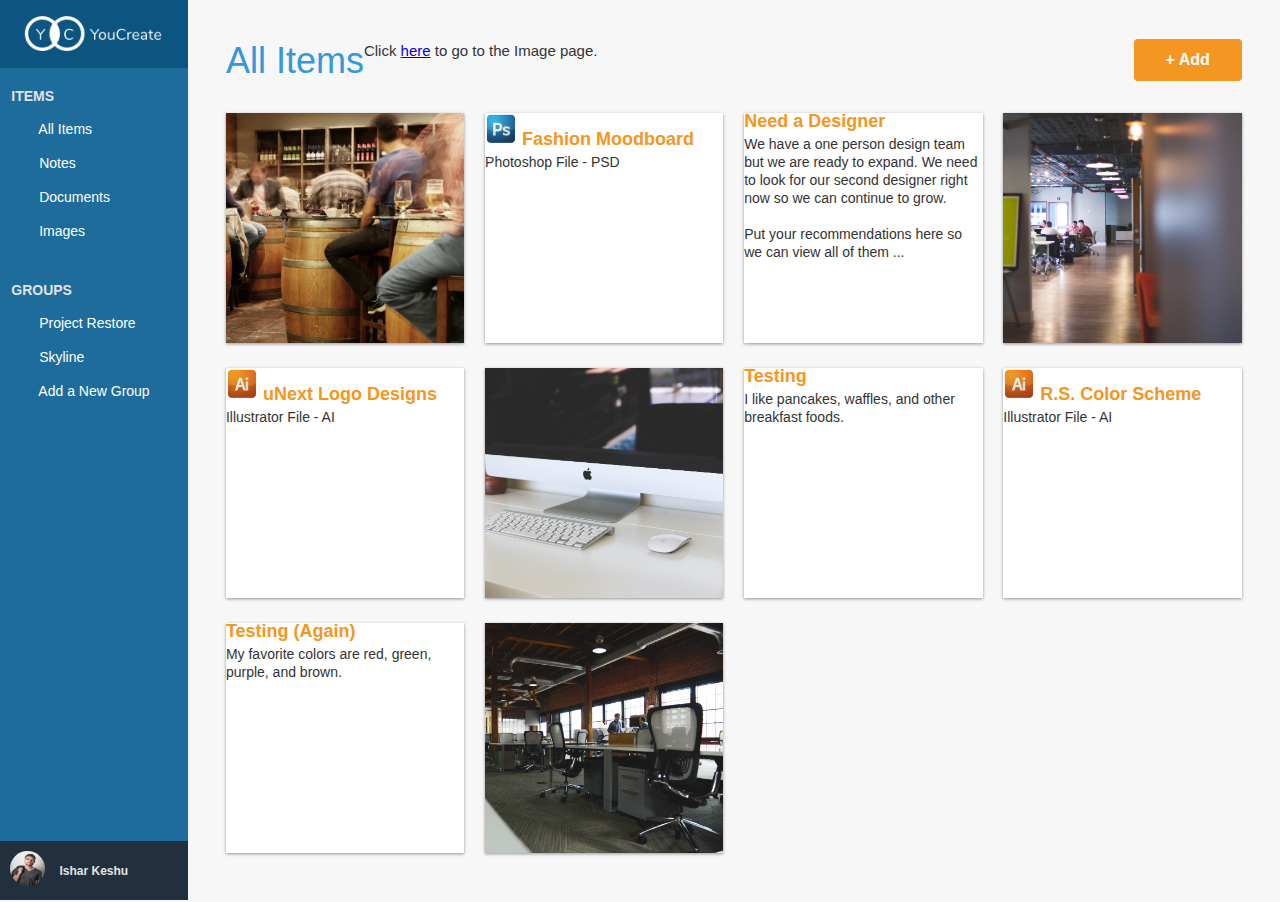
==== dashboard.html @ dbc9100b "dashboard-styling-completed" ====
<!DOCTYPE html>
 <html lang="en-us">
 <head>
   <meta http-equiv="X-UA-Compatible" content="IE=Edge">
   <meta name="viewport" content="width=device-width, initial-scale=1">
   <meta charset="UTF-8">
 
   <title>Dashboard | YouCreate</title>
 
   <!-- Google Fonts -->
   <link href='http://fonts.googleapis.com/css?family=Lato:300,400,700,300italic,400italic,700italic|Varela+Round' rel='stylesheet' type='text/css'>
 
   <!-- CSS -->
   <link rel="stylesheet" href="css/normalize.css">
   <link rel="stylesheet" href="css/style.css">
   <link rel="stylesheet" href="css/font-awesome.css">
 
 </head>

  <body class="dashboard">
   <!-- LEFT NAV -->
   <nav id="left-nav" class="left-nav">
     <a href="#" class="site-logo"><img src="images/dashlogo.png" /><img src="images/logosmall1.png"/></a>
     <div class="items">
       <p>Items</p>
       <ul>
         <li class="view"><a href="#"><i class="fa fa-th-large"></i> All Items</a></li>
         <li><a href="#"><i class="fa fa-file-o"></i> Notes</a></li>
         <li><a href="#"><i class="fa fa-file-text-o"></i> Documents</a></li>
          <li><a href="#"><i class="fa fa-picture-o"></i> Images</a></li>
       </ul>
       <p>Groups</p>
       <ul>
         <li><a href="#"><i class="fa fa-inbox"></i> Project Restore</a></li>
         <li><a href="#"><i class="fa fa-inbox"></i> Skyline
         <li><a href="#"><i class="fa fa-plus-square-o"></i> Add a New Group</a></li>
       </ul>
     </div>
      <div class="settings">
     <img src="images/avatar.png">
     <p>Ishar Keshu</p>
     <a href="#"><i class="fa fa-cog"></i></a>
   </div>
   </nav>


  <main role="main">
   <!-- Benefits -->
   <section class="content">
     <div class="container">
       <div class="header">
         <h1>All Items</h1>
         <a href="#" class="btn">+ Add</a>
         <p> Click <a href="imagerow.html">here</a> to go to the Image page. </p>
       </div>
     </div>

     <div class="container">
       <div class="content-item">
         <div class="item-box">
            <img src="images/bar.jpg" />
         </div>
       </div>
       <div class="content-item">
         <div class="item-box">
            <h2><img class="favicon" src="images/psd.png" /><a href="#"> Fashion Moodboard </a> </h2>
            <p> Photoshop File - PSD </p>
         </div>
       </div>
       <div class="content-item">
         <div class="item-box">
            <h2><a href="#">Need a Designer</a></h2>
            <p>We have a one person design
               team but we are ready to expand. We need to look for our second designer right now so we can continue to grow.
               <br><br>
               Put your recommendations here so we can view all of them ...
            </p>
         </div>
       </div>
       <div class="content-item">
         <div class="item-box">
         <img src="images/people.jpg" />
         </div>
       </div>
       <div class="content-item">
         <div class="item-box">
           <h2><img class="favicon" src="images/ai.png" /><a href="#"> uNext Logo Designs</a> </h2>
            <p> Illustrator File - AI </p>
         </div>
       </div>
       <div class="content-item">
         <div class="item-box">
           <img src="images/computer.jpg"> 
         </div>
       </div>
       <div class="content-item">
         <div class="item-box">
            <h2><a href="#">Testing</a></h2>
            <p>I like pancakes, waffles, and other breakfast foods.
            </p>
         </div>
       </div>
       <div class="content-item">
         <div class="item-box">
            <h2><img class="favicon" src="images/ai.png" /><a href="#"> R.S. Color Scheme</a> </h2>
            <p> Illustrator File - AI </p>
         </div>
       </div>
       <div class="content-item">
         <div class="item-box">
            <h2><a href="#">Testing (Again)</a></h2>
            <p>My favorite colors are red, green, purple, and brown.
            </p>
         </div>
       </div>
       <div class="content-item">
         <div class="item-box">
            <img src="images/office.jpg" />
         </div>
       </div>
     </div>
   </section>
 </main>
 </body>
 </html>
---- css/style.css ----
html, body {
  overflow-x: hidden;
}
body {
  font-family: "Nunito", Helvetica, Arial, sans-serif;
  color:#333333;
}
h1, h2, h3, h4, h5, h6 {
  font-family: "Comfortaa", Helvetica, Arial, sans-serif;
}

h2 { font-size: 22px;
  font-weight: normal;
  margin-bottom: 5px;

 }

 p {
  font-size: 15px;
  line-height: 24px;
  font-weight: 100;
 }

/* HEADER */
 header {
   color:#FFFFFF;
   background: #34495E;
   background-image: linear-gradient(206deg, #5F81A3 0%, #34495E 94%);
 }
 header nav {
   padding:1em 0;
 }
 header nav ul {
   display:inline;
   text-align: right;
   float:right;
   margin:0;
 }
 header nav ul > li {
   list-style-type: none;
   display: inline-block;
   margin:0 15px;
 }
 header nav ul > li.btn-outline {
   padding:10px 15px;
   border:2px solid #FFFFFF;
   border-radius: 4px;
 }
 header nav ul > li.btn-outline:hover {
   background:#FFFFFF;
 }
 header nav ul > li > a {
   color:#FFFFFF;
   text-decoration: none;
 }
 header nav ul > li.btn-outline:hover > a {
   color:#34495E;
 }


  header .hero {
   text-align: center;
   display:block;
   position: relative;
 }
 header .hero h1 {
   font-size:40px;
   font-weight: normal;
   margin:95px 0 0;
 }
 header .hero p {
   font-size: 20px;
   line-height: 28px;
   font-weight: 100;
   margin:10px 0 40px;
 }
 header .hero img {
   display: block;
   margin:3em auto 0;
 }

/* GRID */
 .container {
   margin-right: auto;
   margin-left: auto;
   padding-left: 15px;
   padding-right: 15px;
   position: relative;
 }
 .container:before,
 .container:after {
   content: " ";
   display: table;
 }
 .container:after {
   clear: both;
 }
 .one-half, .one-third, .one-fourth {
   width:96%;
   float:left;
   position:relative;
   min-height: 1px;
   margin:0 2% 20px;

 }

 @media (min-width: 768px) {
  .container {
    width: 100%;
    .hero img {
      width:100%;
    }
  }
 }
 @media (min-width: 992px) {
  .container {
    width: 970px;
  }
  .one-half {
    width: 46%;
  }
 .one-third {
  width: 29.33333%;
 }
 .one-fourth {
  width: 21%;
 }
}
 @media (min-width: 1200px) {
  .container {
    width: 1170px;
  }
 }

 /* BUTTONS */
 .btn {
   border-radius: 4px;
   color:#FFFFFF;
   font-weight: 700;
   text-decoration: none;
   padding:10px 30px;
   background: #F49622;
   border: 2px solid #F49622;
 }

 section div>a.btn-outline {
  align-content: center;
 }


/* VIDEO */

video {
    width: 100%;
    height: auto;
    background-color: #696969;
    margin: 0 auto;
}

.videotext h2{
display: flex;
padding-top: 4em;
padding-bottom: 2em;
font-size: 21px;
margin-left: auto;
margin-right: auto;
justify-content: center;
color: #3498DB;


}



/* BENEFITS */
 .features {
   text-align: center;
   display:block;
   position:relative;
   background: #34495E;
   background-image: linear-gradient(206deg, #5F81A3 0%, #34495E 94%);

   
 }
 .features ul {
   margin: 0 auto;
   padding:4em 0;
 }
 .features ul li {
   list-style-type: none;
   display: inline-block;
 }
 .features i {
   color:#FFFFFF;
   font-size:60px;
   margin:0;
   vertical-align: middle;
 }
.features h2 {
  color: #FFFFFF;
  vertical-align: middle;
  padding: 4em 0px 1em 0px;
  justify-content: center;
  font-size: 22px;
  font-weight: normal;
  margin-bottom: 5px;

}
 .features h3 {
   color:#FFFFFF;
 }


.feature-name-wrapper {
  display: flex;
  align-items: center;
  justify-content: center;
  flex-direction: column;


}
.features h3 {
    text-align: center;
    }

.features p {
  width: 90%;
  vertical-align: middle;  
  display: flex;
  flex-direction: column;
  color: #FFFFFF;
  padding-top: -60px;
  
}



.feature-container {
  display: flex;
  align-items: center;
  justify-content: space-between;
   
}

.featurediv {
  display: flex;
  justify-content: space-around;
  flex: 1;


}

.features h2 {
  display: flex;
  justify-content: center;
  }



/* PRICING */

.pricing {
   background:  url("../images/background.png") top center no-repeat;
   background: url("../images/background.png") top center no-repeat, linear-gradient(206deg, #5F81A3 0%, #34495E 94%);
   background-size:cover;
   text-align: center;
   padding:4em 0;
 }
 .pricing h2, .pricing p {
   color:#FFFFFF;
 }
 .pricing ul {
   margin:0 auto;
   padding:2em 0;
 }
 .pricing ul li {
   list-style-type: none;
 }

 .box {
   padding:0 15px 15px;
   background: #FFFFFF;
   box-shadow: 0px 2px 4px 0px rgba(0,0,0,0.20);
   min-height: 439px;
   position: relative;
   margin-top: 25px;
 }
 .box.middle {
   min-height: 485px;
   margin-top:0px;
 }
 .box h3 {
   font-family: "Nunito", Helvetica, Arial, sans-serif;
   font-weight: 700;
   text-transform: uppercase;
   background: #E2E2E2;
   box-shadow: 0px 1px 2px 0px rgba(0,0,0,0.40);
   left:0;
   right:0;
   top:0;
   text-align: center;
   margin:0 -15px 40px;
   padding:10px 0;
 }

 .box h4 {
   font-size:50px;
   font-weight: normal;
   margin:40px 0 10px;
   color:#F49622;
 }
 .box h4 span {
   font-size:32px;
   vertical-align: top;
 }
 .box h4 span.month {
   font-family: "Nunito", Helvetica, Arial, sans-serif;
   font-weight: 100;
   color:#888888;
   font-size:20px;
   vertical-align: middle;
 }
 .box ul li {
   font-size:18px;
   margin-bottom:20px;
   font-weight: 100;
 }

  .box .btn {
   position:absolute;
   bottom:20px;
   left:20px;
   right:20px;
 }

 /* TESTIMONIALS */
 .testimonials {
   padding:4em 0;
   text-align: center;
 }
 .testimonials h2 {
   color:#3498DB;
 }
 .testimonials ul li {
   list-style-type: none;
 }
 .testimonials blockquote {
   color:#FFFFFF;
   text-align: left;
   font-style: italic;
   background:#34495E;
   position: relative;
   padding:30px;
   width:auto;
   margin:0;
 }
 .testimonials blockquote:after {
   top: 100%;
   left: 13%;
   border: solid transparent;
   content: " ";
   height: 0;
   width: 0;
   position: absolute;
   pointer-events: none;
   border-top-color: #34495E;
   border-width: 10px;
   margin-left: -10px;
 }

  .testimonials img {
   height: 65px;
   width: 65px;
   border-radius:50%;
   float: left;
   display: inline-block;
   margin:20px 10px 0 0;
 }
 .testimonials p.name {
   float: left;
   display: inline-block;
   text-align: left;
   font-size:13px;
   margin-top: 30px;
 }
.box li strong {
  font-weight: 900;
}

.one-fourth:nth-child(even) {
  padding-top: 20px;
}

/* CTA */
@media(min-width: 992px) {

#cta{
margin-left: auto;
margin-right: auto;
  }
}
.cta p {
  padding-bottom: 20px;
}


 /* FOOTER */
 footer {
   background-color: #34495E;
   width: 100%;
   color: #FFFFFF;
   height: 150px;
   position: relative;
   overflow: hidden;
   z-index: 0;
    border-top: 1px solid black;
 }
 footer p, footer nav ul {
   font-size:14px;
   font-weight:100;
   text-align: center;
   margin: 10px auto 0;
 }
 footer nav ul li {
   list-style-type: none;
   display: inline;
 }
 footer nav ul li a {
   color:#FFFFFF;
   text-decoration: none;
 }

 footer .logo{
   padding: 2.35em 0;
   margin: 0 auto;
   display: block;
 }

  @media (min-width: 992px){
   footer{
     background-color: #FFFFFF;
     background-image: linear-gradient(to left,
        #FFFFFF 0%, #FFFFFF 33.33337%, #34495E 33.33337%, #34495E 100%);
     height: 100px;
     border-top: 1px solid black;
   }
   footer p, footer nav ul{
     padding: 2em 0;
     text-align: left;
   }
   
   footer .logo{
     padding: 0 0 2em 5em;
     margin: 0 auto;
     position: absolute;
   }

 

 }

 @media (min-width: 992px) {
  
 footer .right-footer-block {
  
   display: hidden;
 }

}


 @media (max-width: 992px) {
  
 footer .right-footer-block {
   display: none;
 }

}

/* Dashboard */

.favicon {
  width: 32px;
  height: 32px;

}

 /* DASHBOARD */
 .dashboard {
   background:#F7F7F7;
 }
 .left-nav {
   height: 100vh;
   width:14.66666667%;
   color:#FFFFFF;
   background: #1D6C9B;
   float:left;
   position: fixed;
   display:block;
 }
 .left-nav .site-logo {
   background:#0C5580;
   display:inline-flex;
   text-align: center;
 }

 .left-nav img {
  width: 100%;
  height: auto;
 }

.left-nav img:nth-child(2) {
  display: none;
  width: 100%;

}

@media (max-width: 764px) {
 .left-nav img {
  display: none;
 }
 .left-nav img:nth-child(2) {
  display: block;
  width: 90%;
 }
}

 .left-nav .items {
   padding:0 6%;
 }
 .left-nav .items p {
   font-weight: 600;
   text-transform: uppercase;
   font-size: 14px;
   color: #E2E2E2;
   line-height: 19px;
 }
 .left-nav .items ul {
   margin:0 0 40px;
   padding:0;
 }
 .left-nav .items ul li {
   list-style-type: none;
   margin-bottom: 15px;
 }
 .left-nav .items ul li a {
   color:#FFFFFF;
   text-decoration: none;
   font-weight: lighter;
   font-size: 14px;
   line-height: 19px;
 }
 .left-nav .items ul li a i {
   width:16px;
   text-align: center;
   margin-right:8px;
 }

 /* LEFT NAVBAR SETTINGS */
 .left-nav .settings {
   position:absolute;
   background:#22303E;
   width:100%;
   bottom:0;
   left:0;
   right:0;
   padding:10px 0;
 }
 .left-nav .settings img {
   height:35px;
   width:35px;
   border-radius: 50%;
   margin-left:10px;
   display: inline-block;
 }
 .left-nav .settings p {
   display: inline-block;
   vertical-align: top;
   padding-top: 8px;
   font-weight: 400;
   margin:0 0 0 10px;
   font-size: 12px;
   font-weight:700;
   color: #E2E2E2;
 }
 .left-nav .settings a {
   color:#FFFFFF;
   text-decoration: none;
   text-align: right;
   float: right;
   margin-right:10px;
   margin-top:8px;
 }

.view:active {
  background-color: #22303E;
  height: 25px;
  width: 100%;
  justify-content: center;
  padding-top: 5px;

}
 /* CONTENT */
 .content {
   padding:6em 1% 1.5em;
   float:right;
   width:98%;
   position: relative;
 }
 .content .header {
   margin:0 1% 20px;
 }
 .content .header h1 {
   font-family: "Nunito", Helvetica, Arial, sans-serif;
   font-weight: 100;
   margin:0 0 30px;
   font-size: 36px;
   color: #3498DB;
   line-height: 44px;
   float: left;
   display:inline-block;
   position: relative;
 }
 .content .header > a {
   float:right;
 }
 .content-item {
   width:96%;
   margin:0 2% 25px;
   float:left;
   display:block;
 }
 .item-box {
   display:block;
   height:230px;
   background: #FFFFFF;
   box-shadow: 0px 1px 3px 0px rgba(0,0,0,0.40);
   position: relative;
   overflow: hidden;
    }

/* MEDIA QUERIES */

/* Larger Mobile Devices */
 @media (min-width:460px) {
   .content {
     padding:1.5em 1%;
     float:right;
     width:90%;
     position: relative;
   }
   .content-item {
     width:46%;
     margin:0 2% 25px;
     float:left;
     display:block;
   }
 }
/* Tablets */
 @media (min-width:768px) {
   .content {
     padding:1.5em 5%;
     float:right;
     width:90%;
     position: relative;
   }
   .content > .container {
     width:700px;
   }
   .content-item {
     width:31.33333%;
     margin:0 1% 25px;
   }

 .item-box >img {
  padding:-20px;
  width: 100%;
  height: 100%;

 }
}
/* Laptops and Desktops */
 @media (min-width:992px) {
   .content {
     padding:1.5em 1%;
     float:right;
     width:83.33333333%;
     position: relative;

   }
   .content > .container {
     width:auto;
   }
   .content-item {
     width:23%;
     margin:0 1% 25px;
   }


 .item-box > img {
  position: absolute;
  height: 100%;
  width: auto;
  top:0;
  right: 0;
}
 }

.item-box h2 {
  font-family: 'Nunito', Helvetica, Arial, sans-serif;
  font-weight: bold;
  font-size: 15px;
  line-height: 17px;
  margin:0;
}

.item-box h2 a {
   color: #F49622;
   text-decoration: none;
   font-size: 18px;
   font-weight: 24px;
 }

 .item-box p {
   font-size: 14px;
   color: #333333;
   line-height: 18px;
   margin:5px 0 0;
 }
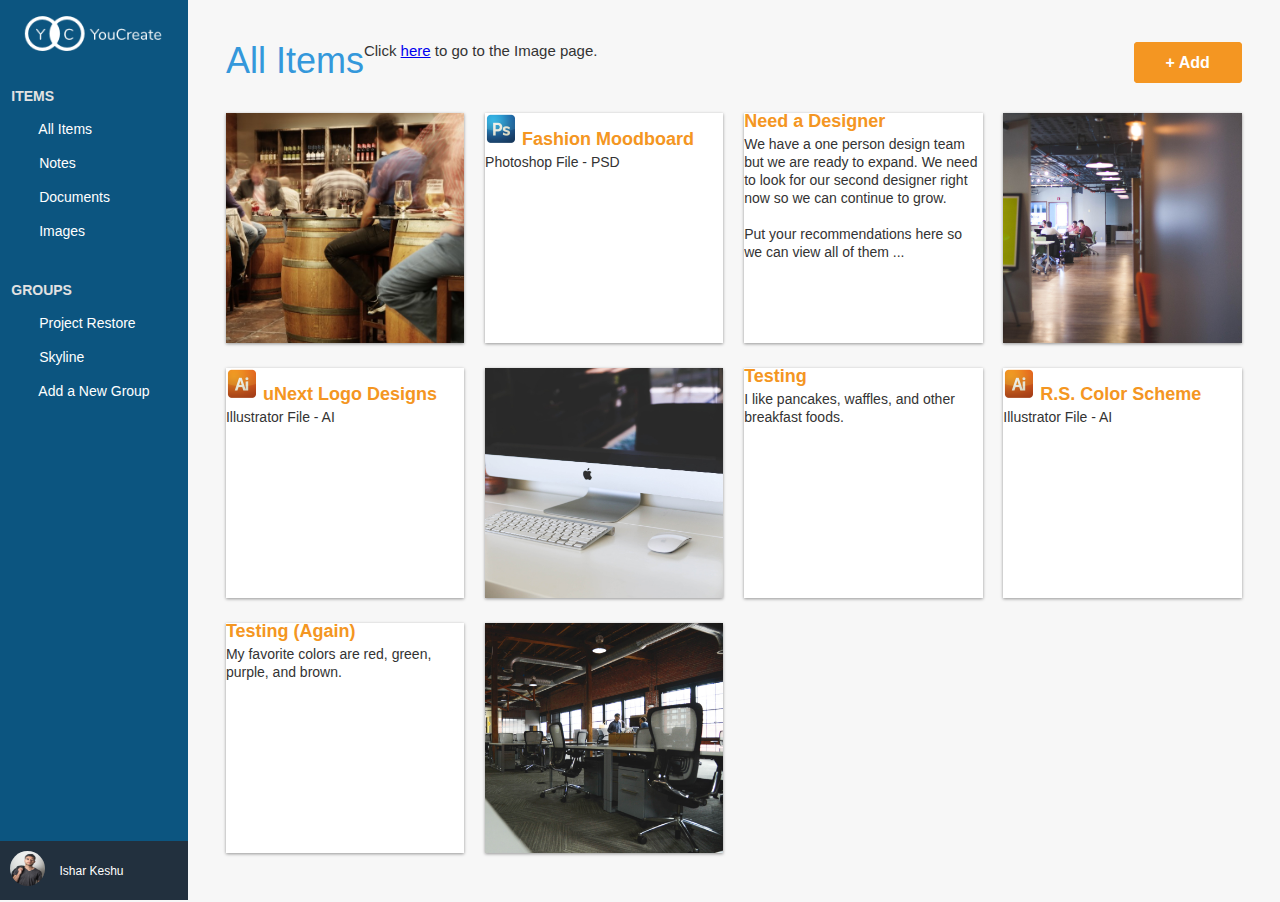
==== commit 2a7b03f6: "Checkpoint-35-completed" ====
--- a/dashboard.html
+++ b/dashboard.html
@@ -14,10 +14,13 @@
    <link rel="stylesheet" href="css/normalize.css">
    <link rel="stylesheet" href="css/style.css">
    <link rel="stylesheet" href="css/font-awesome.css">
- 
+   <link rel="stylesheet" href="css/dropit.css">
  </head>
 
   <body class="dashboard">
+   <!-- RESPONSIVE NAV -->
+   <a class="hamburger" id="menu" href="#">&#9776;</a>
+
    <!-- LEFT NAV -->
    <nav id="left-nav" class="left-nav">
      <a href="#" class="site-logo"><img src="images/dashlogo.png" /><img src="images/logosmall1.png"/></a>
@@ -50,7 +53,16 @@
      <div class="container">
        <div class="header">
          <h1>All Items</h1>
-         <a href="#" class="btn">+ Add</a>
+         <ul class="menu">
+            <li>
+              <a href="#" class="btn">+ Add</a>
+              <ul>
+                  <li><a href="#"><i class="fa fa-file-o"></i> Notes</a></li>
+                  <li><a href="#"><i class="fa fa-file-text-o"></i>  Documents</a></li>
+                  <li><a href="#"><i class="fa fa-picture-o"></i>  Images</a></li>
+              </ul>
+            </li>
+          </ul>
          <p> Click <a href="imagerow.html">here</a> to go to the Image page. </p>
        </div>
      </div>
@@ -121,5 +133,13 @@
      </div>
    </section>
  </main>
+ <script src="js/jquery-3.1.1.js"></script>
+ <script src="js/dropit.js"></script>
+ <script type="text/javascript">
+     $(".menu").dropit();
+     $( "#menu" ).click(function() {
+         $("#left-nav").toggleClass("open", 200);
+     });
+   </script>
  </body>
  </html>--- a/css/style.css
+++ b/css/style.css
@@ -490,13 +490,71 @@
    background:#F7F7F7;
  }
  .left-nav {
-   height: 100vh;
-   width:14.66666667%;
-   color:#FFFFFF;
-   background: #1D6C9B;
-   float:left;
-   position: fixed;
+   height: 100%;
+   width:280px;
+   position:absolute;
+   -webkit-transition: all 0.3s ease-in-out;
+   -moz-transition: all 0.3s ease-in-out;
+   -o-transition: all 0.3s ease-in-out;
+   transition: all 0.3s ease-in-out;
+   transform: translate(-280px,0);
+     -webkit-transform: translate(-280px,0); /** Chrome & Safari **/
+     -o-transform: translate(-280px,0); /** Opera **/
+     -moz-transform: translate(-280px,0); /** Firefox **/
+ }
+ .left-nav.open {
    display:block;
+   width:280px;
+   -webkit-transition: all 0.3s ease-in-out;
+   -moz-transition: all 0.3s ease-in-out;
+   -o-transition: all 0.3s ease-in-out;
+   transition: all 0.3s ease-in-out;
+   transform: translate(0,0);
+     -webkit-transform: translate(0,0); /** Chrome & Safari **/
+     -o-transform: translate(0,0); /** Opera **/
+     -moz-transform: translate(0,0); /** Firefox **/
+     z-index: 100;
+ }
+ .hamburger {
+   position:absolute;
+   z-index: 1000;
+   background:#0C5580;
+   color:#FFF;
+   text-decoration: none;
+   font-size: 22px;
+   padding: 10px 15px;
+   border-radius: 4px;
+   left: 5px;
+   top: 20px;
+   border: 1px white solid;
+ }
+
+  @media (min-width:992px) {
+   .left-nav {
+    height: 100vh;
+    width:14.66666667%;
+    color:#FFFFFF;
+    background: #0C5580;
+    float:left;
+    position: fixed;
+    display:block;
+    transform: translate(0,0);
+     -webkit-transform: translate(0,0); /** Chrome & Safari **/
+     -o-transform: translate(0,0); /** Opera **/
+     -moz-transform: translate(0,0); /** Firefox **/
+   }
+   .left-nav.open {
+    width:14.66666667%;
+    transform: translate(0,0);
+     -webkit-transform: translate(0,0); /** Chrome & Safari **/
+     -o-transform: translate(0,0); /** Opera **/
+     -moz-transform: translate(0,0); /** Firefox **/
+   }
+   .hamburger {
+    display:none;
+   }
+ }
+
  }
  .left-nav .site-logo {
    background:#0C5580;
@@ -515,15 +573,7 @@
 
 }
 
-@media (max-width: 764px) {
- .left-nav img {
-  display: none;
- }
- .left-nav img:nth-child(2) {
-  display: block;
-  width: 90%;
- }
-}
+
 
  .left-nav .items {
    padding:0 6%;
@@ -580,7 +630,7 @@
    font-weight: 400;
    margin:0 0 0 10px;
    font-size: 12px;
-   font-weight:700;
+   font-weight:700
    color: #E2E2E2;
  }
  .left-nav .settings a {
@@ -600,6 +650,20 @@
   padding-top: 5px;
 
 }
+
+
+#left-nav.open {
+ background-color: #0C5580;
+}
+
+#left-nav > div.items {
+  background-color: #0C5580;
+}
+
+#left-nav > div.settings {
+  color: #FFFFFF;
+}
+
  /* CONTENT */
  .content {
    padding:6em 1% 1.5em;
--- a/css/dropit.css
+++ b/css/dropit.css
@@ -0,0 +1,79 @@
+/*
+ * Dropit v1.1.0
+ * http://dev7studios.com/dropit
+ *
+ * Copyright 2012, Dev7studios
+ * Free to use and abuse under the MIT license.
+ * http://www.opensource.org/licenses/mit-license.php
+ */
+
+/* These styles assume you are using ul and li */
+.dropit {
+    list-style: none;
+	padding: 0;
+	margin: 15px 0 0;
+    float:right;
+    display:inline-block;
+}
+.dropit .dropit-trigger { position: relative; }
+.dropit .dropit-submenu {
+    position: absolute;
+    top: 100%;
+    right: 0; /* dropdown left or right */
+    z-index: 1000;
+    display: none;
+    min-width: 100px;
+    list-style: none;
+	padding: 20;
+	margin: 20px 0 0;
+}
+.dropit .dropit-open .dropit-submenu {
+display: block;
+background: #FFFFFF;
+box-shadow: 0px 2px 4px 0px rgba(0,0,0,0.30);
+border-radius: 4px;
+ }
+.dropit .dropit-open .dropit-submenu:after {
+  content: " ";
+  position: absolute;
+  border-style: solid;
+  border-width: 0 8px 8px;
+  border-color: #FFFFFF transparent;
+  display: block;
+  width: 0;
+  z-index: 1;
+  top: -8px;
+  right: 10px;
+ }
+ .dropit .dropit-open .dropit-submenu li {
+  display: block;
+  margin-bottom: 20px;
+  margin-left: -12px;
+
+ }
+ .dropit .dropit-open .dropit-submenu li:last-child {
+  margin-top: 10px;
+ }
+ .dropit .dropit-open .dropit-submenu li:first-child {
+  margin-top: 10px;
+ }
+ .dropit .dropit-open .dropit-submenu li a {
+  color:#34495E;
+  text-decoration: none;
+  font-family: "Nunito", Helvetica, Arial, sans-serif;
+  font-weight:100;
+  font-size: 12px;
+  line-height: 50%;
+ }
+
+body > main > section > div:nth-child(1) > div > ul > li > ul > li:nth-child(1) > a > i {
+    padding-right: 10px;
+}
+
+body > main > section > div:nth-child(1) > div > ul > li > ul > li:nth-child(2) > a > i {
+       padding-right: 10px;
+}
+
+body > main > section > div:nth-child(1) > div > ul > li > ul > li:nth-child(3) > a > i {
+       padding-right: 10px;
+}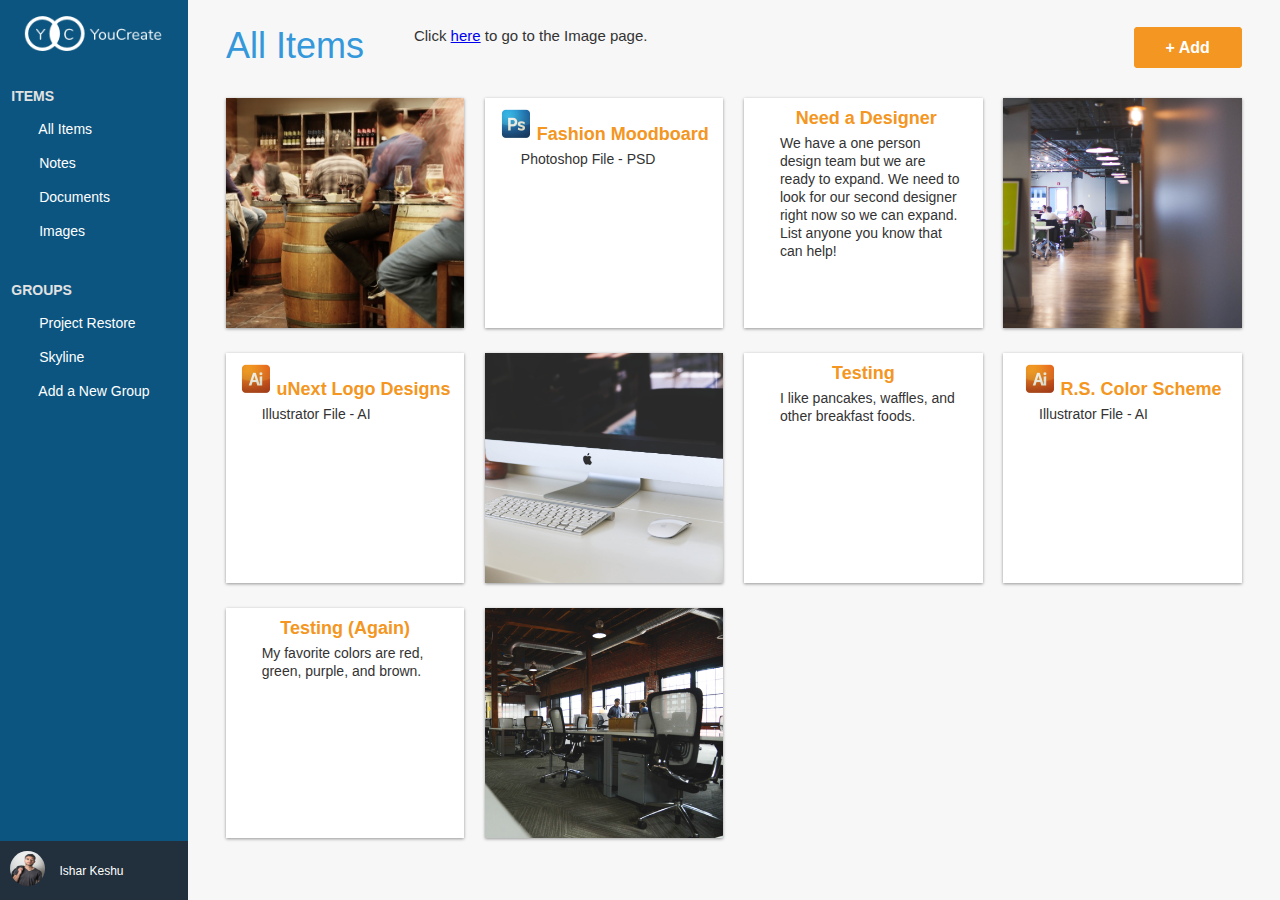
==== commit fb0680a8: "menu almost completed" ====
--- a/dashboard.html
+++ b/dashboard.html
@@ -4,17 +4,17 @@
    <meta http-equiv="X-UA-Compatible" content="IE=Edge">
    <meta name="viewport" content="width=device-width, initial-scale=1">
    <meta charset="UTF-8">
- 
+
    <title>Dashboard | YouCreate</title>
- 
+
    <!-- Google Fonts -->
    <link href='http://fonts.googleapis.com/css?family=Lato:300,400,700,300italic,400italic,700italic|Varela+Round' rel='stylesheet' type='text/css'>
- 
+
    <!-- CSS -->
    <link rel="stylesheet" href="css/normalize.css">
-   <link rel="stylesheet" href="css/style.css">
    <link rel="stylesheet" href="css/font-awesome.css">
    <link rel="stylesheet" href="css/dropit.css">
+   <link rel="stylesheet" href="css/style.css">
  </head>
 
   <body class="dashboard">
@@ -42,7 +42,17 @@
       <div class="settings">
      <img src="images/avatar.png">
      <p>Ishar Keshu</p>
-     <a href="#"><i class="fa fa-cog"></i></a>
+
+     <ul class="menu">
+            <li>
+              <a href="#"><i class="fa fa-cog"></i></a>
+                <ul class="menu--top">
+                  <li><a href="#"><i class="fa fa-cog"></i> Account Settings</a></li>
+                  <li><a href="#"><i class="fa fa-users"></i>  Groups</a></li>
+                  <li><a href="#"><i class="fa fa-sign-out"></i>  Sign Out</a></li>
+                </ul>
+            </li>
+     </ul>
    </div>
    </nav>
 
@@ -83,9 +93,8 @@
          <div class="item-box">
             <h2><a href="#">Need a Designer</a></h2>
             <p>We have a one person design
-               team but we are ready to expand. We need to look for our second designer right now so we can continue to grow.
-               <br><br>
-               Put your recommendations here so we can view all of them ...
+               team but we are ready to expand. We need to look for our second designer right now so we can expand. 
+               List anyone you know that can help!
             </p>
          </div>
        </div>
@@ -102,7 +111,7 @@
        </div>
        <div class="content-item">
          <div class="item-box">
-           <img src="images/computer.jpg"> 
+           <img src="images/computer.jpg">
          </div>
        </div>
        <div class="content-item">
--- a/css/dropit.css
+++ b/css/dropit.css
@@ -15,6 +15,15 @@
     float:right;
     display:inline-block;
 }
+
+.dropit:nth-child(3) {
+    list-style: none;
+  padding: 0;
+  margin: 3px 0 0;
+    float:right;
+    display:inline-block;
+}
+
 .dropit .dropit-trigger { position: relative; }
 .dropit .dropit-submenu {
     position: absolute;
@@ -24,9 +33,13 @@
     display: none;
     min-width: 100px;
     list-style: none;
-	padding: 20;
+	padding: 20px;
 	margin: 20px 0 0;
 }
+
+
+
+
 .dropit .dropit-open .dropit-submenu {
 display: block;
 background: #FFFFFF;
@@ -45,10 +58,16 @@
   top: -8px;
   right: 10px;
  }
+
+
  .dropit .dropit-open .dropit-submenu li {
   display: block;
   margin-bottom: 20px;
   margin-left: -12px;
+  line-height: 75%
+
+ }
+
 
  }
  .dropit .dropit-open .dropit-submenu li:last-child {
@@ -56,6 +75,7 @@
  }
  .dropit .dropit-open .dropit-submenu li:first-child {
   margin-top: 10px;
+
  }
  .dropit .dropit-open .dropit-submenu li a {
   color:#34495E;
@@ -63,8 +83,18 @@
   font-family: "Nunito", Helvetica, Arial, sans-serif;
   font-weight:100;
   font-size: 12px;
-  line-height: 50%;
+  line-height: 90%;
+
+
  }
+#left-nav > div.settings > ul > li > ul > li > a  i {
+text-align: center;
+padding-right: 20px;
+align-content: left;
+left: 20px;
+}
+
+
 
 body > main > section > div:nth-child(1) > div > ul > li > ul > li:nth-child(1) > a > i {
     padding-right: 10px;
@@ -76,4 +106,5 @@
 
 body > main > section > div:nth-child(1) > div > ul > li > ul > li:nth-child(3) > a > i {
        padding-right: 10px;
-}+}
+
--- a/css/style.css
+++ b/css/style.css
@@ -1,388 +1,385 @@
-html, body {
+html,
+body {
   overflow-x: hidden;
 }
 body {
-  font-family: "Nunito", Helvetica, Arial, sans-serif;
-  color:#333333;
-}
-h1, h2, h3, h4, h5, h6 {
-  font-family: "Comfortaa", Helvetica, Arial, sans-serif;
-}
-
-h2 { font-size: 22px;
-  font-weight: normal;
-  margin-bottom: 5px;
-
- }
-
- p {
-  font-size: 15px;
-  line-height: 24px;
-  font-weight: 100;
- }
-
-/* HEADER */
- header {
-   color:#FFFFFF;
-   background: #34495E;
-   background-image: linear-gradient(206deg, #5F81A3 0%, #34495E 94%);
- }
- header nav {
-   padding:1em 0;
- }
- header nav ul {
-   display:inline;
-   text-align: right;
-   float:right;
-   margin:0;
- }
- header nav ul > li {
-   list-style-type: none;
-   display: inline-block;
-   margin:0 15px;
- }
- header nav ul > li.btn-outline {
-   padding:10px 15px;
-   border:2px solid #FFFFFF;
-   border-radius: 4px;
- }
- header nav ul > li.btn-outline:hover {
-   background:#FFFFFF;
- }
- header nav ul > li > a {
-   color:#FFFFFF;
-   text-decoration: none;
- }
- header nav ul > li.btn-outline:hover > a {
-   color:#34495E;
- }
-
-
-  header .hero {
-   text-align: center;
-   display:block;
-   position: relative;
- }
- header .hero h1 {
-   font-size:40px;
-   font-weight: normal;
-   margin:95px 0 0;
- }
- header .hero p {
-   font-size: 20px;
-   line-height: 28px;
-   font-weight: 100;
-   margin:10px 0 40px;
- }
- header .hero img {
-   display: block;
-   margin:3em auto 0;
- }
-
-/* GRID */
- .container {
-   margin-right: auto;
-   margin-left: auto;
-   padding-left: 15px;
-   padding-right: 15px;
-   position: relative;
- }
- .container:before,
- .container:after {
-   content: " ";
-   display: table;
- }
- .container:after {
-   clear: both;
- }
- .one-half, .one-third, .one-fourth {
-   width:96%;
-   float:left;
-   position:relative;
-   min-height: 1px;
-   margin:0 2% 20px;
-
- }
-
- @media (min-width: 768px) {
-  .container {
-    width: 100%;
-    .hero img {
-      width:100%;
-    }
-  }
- }
- @media (min-width: 992px) {
-  .container {
-    width: 970px;
-  }
-  .one-half {
-    width: 46%;
-  }
- .one-third {
-  width: 29.33333%;
- }
- .one-fourth {
-  width: 21%;
- }
-}
- @media (min-width: 1200px) {
-  .container {
-    width: 1170px;
-  }
- }
-
- /* BUTTONS */
- .btn {
-   border-radius: 4px;
-   color:#FFFFFF;
-   font-weight: 700;
-   text-decoration: none;
-   padding:10px 30px;
-   background: #F49622;
-   border: 2px solid #F49622;
- }
-
- section div>a.btn-outline {
-  align-content: center;
- }
-
-
-/* VIDEO */
-
-video {
-    width: 100%;
-    height: auto;
-    background-color: #696969;
-    margin: 0 auto;
-}
-
-.videotext h2{
-display: flex;
-padding-top: 4em;
-padding-bottom: 2em;
-font-size: 21px;
-margin-left: auto;
-margin-right: auto;
-justify-content: center;
-color: #3498DB;
-
-
-}
-
-
-
-/* BENEFITS */
- .features {
-   text-align: center;
-   display:block;
-   position:relative;
-   background: #34495E;
-   background-image: linear-gradient(206deg, #5F81A3 0%, #34495E 94%);
-
-   
- }
- .features ul {
-   margin: 0 auto;
-   padding:4em 0;
- }
- .features ul li {
-   list-style-type: none;
-   display: inline-block;
- }
- .features i {
-   color:#FFFFFF;
-   font-size:60px;
-   margin:0;
-   vertical-align: middle;
- }
-.features h2 {
-  color: #FFFFFF;
-  vertical-align: middle;
-  padding: 4em 0px 1em 0px;
-  justify-content: center;
+  color: #333;
+  font-family: 'Nunito', Helvetica, Arial, sans-serif;
+}
+h1,
+h2,
+h3,
+h4,
+h5,
+h6 {
+  font-family: 'Comfortaa', Helvetica, Arial, sans-serif;
+}
+
+h2 {
   font-size: 22px;
   font-weight: normal;
   margin-bottom: 5px;
-
-}
- .features h3 {
-   color:#FFFFFF;
- }
+}
+
+p {
+  font-size: 15px;
+  font-weight: 100;
+  line-height: 24px;
+}
+
+/* HEADER */
+header {
+  background: #34495E;
+  background-image: linear-gradient(206deg, #5F81A3 0%, #34495E 94%);
+  color: #FFF;
+}
+header nav {
+  padding: 1em 0;
+}
+header nav ul {
+  display: inline;
+  float: right;
+  margin: 0;
+  text-align: right;
+}
+header nav ul > li {
+  display: inline-block;
+  list-style-type: none;
+  margin: 0 15px;
+}
+header nav ul > li.btn-outline {
+  border: 2px solid #FFF;
+  border-radius: 4px;
+  padding: 10px 15px;
+}
+header nav ul > li.btn-outline:hover {
+  background: #FFF;
+}
+header nav ul > li > a {
+  color: #FFF;
+  text-decoration: none;
+}
+header nav ul > li.btn-outline:hover > a {
+  color: #34495E;
+}
+
+
+header .hero {
+  display: block;
+  position: relative;
+  text-align: center;
+}
+header .hero h1 {
+  font-size: 40px;
+  font-weight: normal;
+  margin: 95px 0 0;
+}
+header .hero p {
+  font-size: 20px;
+  font-weight: 100;
+  line-height: 28px;
+  margin: 10px 0 40px;
+}
+header .hero img {
+  display: block;
+  margin: 3em auto 0;
+}
+
+/* GRID */
+.container {
+  margin-left: auto;
+  margin-right: auto;
+  padding-left: 15px;
+  padding-right: 15px;
+  position: relative;
+}
+.container:before,
+.container:after {
+  content: ' ';
+  display: table;
+}
+.container:after {
+  clear: both;
+}
+.one-half,
+.one-third,
+.one-fourth {
+  float: left;
+  margin: 0 2% 20px;
+  min-height: 1px;
+  position: relative;
+  width: 96%;
+}
+
+@media (min-width: 768px) {
+  .container {
+    width: 100%;
+  }
+  .hero img {
+    width: 100%;
+  }
+}
+@media (min-width: 992px) {
+  .container {
+    width: 970px;
+  }
+  .one-half {
+    width: 46%;
+  }
+  .one-third {
+    width: 29.33333%;
+  }
+  .one-fourth {
+    width: 21%;
+  }
+}
+@media (min-width: 1200px) {
+  .container {
+    width: 1170px;
+  }
+}
+
+/* BUTTONS */
+.btn {
+  background: #F49622;
+  border: 2px solid #F49622;
+  border-radius: 4px;
+  color: #FFF;
+  font-weight: 700;
+  padding: 10px 30px;
+  text-decoration: none;
+}
+
+section div > a.btn-outline {
+  align-content: center;
+}
+
+
+/* VIDEO */
+
+video {
+  background-color: #696969;
+  height: auto;
+  margin: 0 auto;
+  width: 100%;
+}
+
+.videotext h2 {
+  color: #3498DB;
+  display: flex;
+  font-size: 21px;
+  justify-content: center;
+  margin-left: auto;
+  margin-right: auto;
+  padding-bottom: 2em;
+  padding-top: 4em;
+}
+
+
+
+/* BENEFITS */
+.features {
+  background: #34495E;
+  background-image: linear-gradient(206deg, #5F81A3 0%, #34495E 94%);
+  display: block;
+  position: relative;
+  text-align: center;
+}
+.features ul {
+  margin: 0 auto;
+  padding: 4em 0;
+}
+.features ul li {
+  display: inline-block;
+  list-style-type: none;
+}
+.features i {
+  color: #FFF;
+  font-size: 60px;
+  margin: 0;
+  vertical-align: middle;
+}
+.features h2 {
+  color: #FFF;
+  font-size: 22px;
+  font-weight: normal;
+  justify-content: center;
+  margin-bottom: 5px;
+  padding: 4em 0 1em 0;
+  vertical-align: middle;
+}
+.features h3 {
+  color: #FFF;
+}
 
 
 .feature-name-wrapper {
-  display: flex;
   align-items: center;
-  justify-content: center;
-  flex-direction: column;
-
-
-}
-.features h3 {
-    text-align: center;
-    }
-
-.features p {
-  width: 90%;
-  vertical-align: middle;  
   display: flex;
   flex-direction: column;
-  color: #FFFFFF;
+  justify-content: center;
+}
+.features h3 {
+  text-align: center;
+}
+
+.features p {
+  color: #FFF;
+  display: flex;
+  flex-direction: column;
   padding-top: -60px;
-  
+  vertical-align: middle;
+  width: 90%;
 }
 
 
 
 .feature-container {
+  align-items: center;
   display: flex;
-  align-items: center;
   justify-content: space-between;
-   
 }
 
 .featurediv {
   display: flex;
+  flex: 1;
   justify-content: space-around;
-  flex: 1;
-
-
 }
 
 .features h2 {
   display: flex;
   justify-content: center;
-  }
+}
 
 
 
 /* PRICING */
 
 .pricing {
-   background:  url("../images/background.png") top center no-repeat;
-   background: url("../images/background.png") top center no-repeat, linear-gradient(206deg, #5F81A3 0%, #34495E 94%);
-   background-size:cover;
-   text-align: center;
-   padding:4em 0;
- }
- .pricing h2, .pricing p {
-   color:#FFFFFF;
- }
- .pricing ul {
-   margin:0 auto;
-   padding:2em 0;
- }
- .pricing ul li {
-   list-style-type: none;
- }
-
- .box {
-   padding:0 15px 15px;
-   background: #FFFFFF;
-   box-shadow: 0px 2px 4px 0px rgba(0,0,0,0.20);
-   min-height: 439px;
-   position: relative;
-   margin-top: 25px;
- }
- .box.middle {
-   min-height: 485px;
-   margin-top:0px;
- }
- .box h3 {
-   font-family: "Nunito", Helvetica, Arial, sans-serif;
-   font-weight: 700;
-   text-transform: uppercase;
-   background: #E2E2E2;
-   box-shadow: 0px 1px 2px 0px rgba(0,0,0,0.40);
-   left:0;
-   right:0;
-   top:0;
-   text-align: center;
-   margin:0 -15px 40px;
-   padding:10px 0;
- }
-
- .box h4 {
-   font-size:50px;
-   font-weight: normal;
-   margin:40px 0 10px;
-   color:#F49622;
- }
- .box h4 span {
-   font-size:32px;
-   vertical-align: top;
- }
- .box h4 span.month {
-   font-family: "Nunito", Helvetica, Arial, sans-serif;
-   font-weight: 100;
-   color:#888888;
-   font-size:20px;
-   vertical-align: middle;
- }
- .box ul li {
-   font-size:18px;
-   margin-bottom:20px;
-   font-weight: 100;
- }
-
-  .box .btn {
-   position:absolute;
-   bottom:20px;
-   left:20px;
-   right:20px;
- }
-
- /* TESTIMONIALS */
- .testimonials {
-   padding:4em 0;
-   text-align: center;
- }
- .testimonials h2 {
-   color:#3498DB;
- }
- .testimonials ul li {
-   list-style-type: none;
- }
- .testimonials blockquote {
-   color:#FFFFFF;
-   text-align: left;
-   font-style: italic;
-   background:#34495E;
-   position: relative;
-   padding:30px;
-   width:auto;
-   margin:0;
- }
- .testimonials blockquote:after {
-   top: 100%;
-   left: 13%;
-   border: solid transparent;
-   content: " ";
-   height: 0;
-   width: 0;
-   position: absolute;
-   pointer-events: none;
-   border-top-color: #34495E;
-   border-width: 10px;
-   margin-left: -10px;
- }
-
-  .testimonials img {
-   height: 65px;
-   width: 65px;
-   border-radius:50%;
-   float: left;
-   display: inline-block;
-   margin:20px 10px 0 0;
- }
- .testimonials p.name {
-   float: left;
-   display: inline-block;
-   text-align: left;
-   font-size:13px;
-   margin-top: 30px;
- }
+  background: url('../images/background.png') top center no-repeat, linear-gradient(206deg, #5F81A3 0%, #34495E 94%);
+  background: url('../images/background.png') top center no-repeat;
+  background-size: cover;
+  padding: 4em 0;
+  text-align: center;
+}
+.pricing h2,
+.pricing p {
+  color: #FFF;
+}
+.pricing ul {
+  margin: 0 auto;
+  padding: 2em 0;
+}
+.pricing ul li {
+  list-style-type: none;
+}
+
+.box {
+  background: #FFF;
+  box-shadow: 0 2px 4px 0 rgba(0,0,0,.20);
+  margin-top: 25px;
+  min-height: 439px;
+  padding: 0 15px 15px;
+  position: relative;
+}
+.box.middle {
+  margin-top: 0;
+  min-height: 485px;
+}
+.box h3 {
+  background: #E2E2E2;
+  box-shadow: 0 1px 2px 0 rgba(0,0,0,.40);
+  font-family: 'Nunito', Helvetica, Arial, sans-serif;
+  font-weight: 700;
+  left: 0;
+  margin: 0 -15px 40px;
+  padding: 10px 0;
+  right: 0;
+  text-align: center;
+  text-transform: uppercase;
+  top: 0;
+}
+
+.box h4 {
+  color: #F49622;
+  font-size: 50px;
+  font-weight: normal;
+  margin: 40px 0 10px;
+}
+.box h4 span {
+  font-size: 32px;
+  vertical-align: top;
+}
+.box h4 span.month {
+  color: #888;
+  font-family: 'Nunito', Helvetica, Arial, sans-serif;
+  font-size: 20px;
+  font-weight: 100;
+  vertical-align: middle;
+}
+.box ul li {
+  font-size: 18px;
+  font-weight: 100;
+  margin-bottom: 20px;
+}
+
+.box .btn {
+  bottom: 20px;
+  left: 20px;
+  position: absolute;
+  right: 20px;
+}
+
+/* TESTIMONIALS */
+.testimonials {
+  padding: 4em 0;
+  text-align: center;
+}
+.testimonials h2 {
+  color: #3498DB;
+}
+.testimonials ul li {
+  list-style-type: none;
+}
+.testimonials blockquote {
+  background: #34495E;
+  color: #FFF;
+  font-style: italic;
+  margin: 0;
+  padding: 30px;
+  position: relative;
+  text-align: left;
+  width: auto;
+}
+.testimonials blockquote:after {
+  border: solid transparent;
+  border-top-color: #34495E;
+  border-width: 10px;
+  content: ' ';
+  height: 0;
+  left: 13%;
+  margin-left: -10px;
+  pointer-events: none;
+  position: absolute;
+  top: 100%;
+  width: 0;
+}
+
+.testimonials img {
+  border-radius: 50%;
+  display: inline-block;
+  float: left;
+  height: 65px;
+  margin: 20px 10px 0 0;
+  width: 65px;
+}
+.testimonials p.name {
+  display: inline-block;
+  float: left;
+  font-size: 13px;
+  margin-top: 30px;
+  text-align: left;
+}
 .box li strong {
   font-weight: 900;
 }
@@ -393,10 +390,9 @@
 
 /* CTA */
 @media(min-width: 992px) {
-
-#cta{
-margin-left: auto;
-margin-right: auto;
+  #cta {
+    margin-left: auto;
+    margin-right: auto;
   }
 }
 .cta p {
@@ -404,256 +400,266 @@
 }
 
 
- /* FOOTER */
- footer {
-   background-color: #34495E;
-   width: 100%;
-   color: #FFFFFF;
-   height: 150px;
-   position: relative;
-   overflow: hidden;
-   z-index: 0;
+/* FOOTER */
+footer {
+  background-color: #34495E;
+  border-top: 1px solid black;
+  color: #FFF;
+  height: 150px;
+  overflow: hidden;
+  position: relative;
+  width: 100%;
+  z-index: 0;
+}
+footer p,
+footer nav ul {
+  font-size: 14px;
+  font-weight: 100;
+  margin: 10px auto 0;
+  text-align: center;
+}
+footer nav ul li {
+  display: inline;
+  list-style-type: none;
+}
+footer nav ul li a {
+  color: #FFF;
+  text-decoration: none;
+}
+
+footer .logo {
+  display: block;
+  margin: 0 auto;
+  padding: 2.35em 0;
+}
+
+@media (min-width: 992px) {
+  footer {
+    background-color: #FFF;
+    background-image: linear-gradient(to left,
+    #FFF 0%, #FFF 33.33337%, #34495E 33.33337%, #34495E 100%);
     border-top: 1px solid black;
- }
- footer p, footer nav ul {
-   font-size:14px;
-   font-weight:100;
-   text-align: center;
-   margin: 10px auto 0;
- }
- footer nav ul li {
-   list-style-type: none;
-   display: inline;
- }
- footer nav ul li a {
-   color:#FFFFFF;
-   text-decoration: none;
- }
-
- footer .logo{
-   padding: 2.35em 0;
-   margin: 0 auto;
-   display: block;
- }
-
-  @media (min-width: 992px){
-   footer{
-     background-color: #FFFFFF;
-     background-image: linear-gradient(to left,
-        #FFFFFF 0%, #FFFFFF 33.33337%, #34495E 33.33337%, #34495E 100%);
-     height: 100px;
-     border-top: 1px solid black;
-   }
-   footer p, footer nav ul{
-     padding: 2em 0;
-     text-align: left;
-   }
-   
-   footer .logo{
-     padding: 0 0 2em 5em;
-     margin: 0 auto;
-     position: absolute;
-   }
-
- 
-
- }
-
- @media (min-width: 992px) {
-  
- footer .right-footer-block {
-  
-   display: hidden;
- }
-
-}
-
-
- @media (max-width: 992px) {
-  
- footer .right-footer-block {
-   display: none;
- }
-
+    height: 100px;
+  }
+  footer p,
+  footer nav ul {
+    padding: 2em 0;
+    text-align: left;
+  }
+
+  footer .logo {
+    margin: 0 auto;
+    padding: 0 0 2em 5em;
+    position: absolute;
+  }
+}
+
+@media (min-width: 992px) {
+  footer .right-footer-block {
+    display: hidden;
+  }
+}
+
+
+@media (max-width: 992px) {
+  footer .right-footer-block {
+    display: none;
+  }
 }
 
 /* Dashboard */
 
 .favicon {
+  height: 32px;
   width: 32px;
-  height: 32px;
-
-}
-
- /* DASHBOARD */
- .dashboard {
-   background:#F7F7F7;
- }
- .left-nav {
-   height: 100%;
-   width:280px;
-   position:absolute;
-   -webkit-transition: all 0.3s ease-in-out;
-   -moz-transition: all 0.3s ease-in-out;
-   -o-transition: all 0.3s ease-in-out;
-   transition: all 0.3s ease-in-out;
-   transform: translate(-280px,0);
-     -webkit-transform: translate(-280px,0); /** Chrome & Safari **/
-     -o-transform: translate(-280px,0); /** Opera **/
-     -moz-transform: translate(-280px,0); /** Firefox **/
- }
- .left-nav.open {
-   display:block;
-   width:280px;
-   -webkit-transition: all 0.3s ease-in-out;
-   -moz-transition: all 0.3s ease-in-out;
-   -o-transition: all 0.3s ease-in-out;
-   transition: all 0.3s ease-in-out;
-   transform: translate(0,0);
-     -webkit-transform: translate(0,0); /** Chrome & Safari **/
-     -o-transform: translate(0,0); /** Opera **/
-     -moz-transform: translate(0,0); /** Firefox **/
-     z-index: 100;
- }
- .hamburger {
-   position:absolute;
-   z-index: 1000;
-   background:#0C5580;
-   color:#FFF;
-   text-decoration: none;
-   font-size: 22px;
-   padding: 10px 15px;
-   border-radius: 4px;
-   left: 5px;
-   top: 20px;
-   border: 1px white solid;
- }
-
-  @media (min-width:992px) {
-   .left-nav {
+}
+
+/* DASHBOARD */
+.dashboard {
+  background: #F7F7F7;
+}
+
+body > main > section > div:nth-child(1) > div > p {
+  padding-left: 50px;
+ float: left;
+ margin: auto;
+ position: relative;
+}
+
+.left-nav {
+  height: 100%;
+  position: absolute;
+  -webkit-transform: translate(-280px,0); /** Chrome & Safari **/
+  -moz-transform: translate(-280px,0); /** Firefox **/
+  -o-transform: translate(-280px,0); /** Opera **/
+  transform: translate(-280px,0);
+  -webkit-transition: all .3s ease-in-out;
+  -moz-transition: all .3s ease-in-out;
+  -o-transition: all .3s ease-in-out;
+  transition: all .3s ease-in-out;
+  width: 280px;
+}
+.left-nav.open {
+  display: block;
+  -webkit-transform: translate(0,0); /** Chrome & Safari **/
+  -moz-transform: translate(0,0); /** Firefox **/
+  -o-transform: translate(0,0); /** Opera **/
+  transform: translate(0,0);
+  -webkit-transition: all .3s ease-in-out;
+  -moz-transition: all .3s ease-in-out;
+  -o-transition: all .3s ease-in-out;
+  transition: all .3s ease-in-out;
+  width: 280px;
+  z-index: 100;
+}
+.hamburger {
+  background: #0C5580;
+  border: 1px white solid;
+  border-radius: 4px;
+  color: #FFF;
+  font-size: 22px;
+  left: 5px;
+  padding: 10px 15px;
+  position: absolute;
+  text-decoration: none;
+  top: 20px;
+  z-index: 1000;
+}
+
+@media (min-width:992px) {
+  .left-nav {
+    background: #0C5580;
+    color: #FFF;
+    display: block;
+    float: left;
     height: 100vh;
-    width:14.66666667%;
-    color:#FFFFFF;
-    background: #0C5580;
-    float:left;
     position: fixed;
-    display:block;
+    -webkit-transform: translate(0,0); /** Chrome & Safari **/
+    -moz-transform: translate(0,0); /** Firefox **/
+    -o-transform: translate(0,0); /** Opera **/
     transform: translate(0,0);
-     -webkit-transform: translate(0,0); /** Chrome & Safari **/
-     -o-transform: translate(0,0); /** Opera **/
-     -moz-transform: translate(0,0); /** Firefox **/
-   }
-   .left-nav.open {
-    width:14.66666667%;
+    width: 14.66666667%;
+  }
+  .left-nav.open {
+    -webkit-transform: translate(0,0); /** Chrome & Safari **/
+    -moz-transform: translate(0,0); /** Firefox **/
+    -o-transform: translate(0,0); /** Opera **/
     transform: translate(0,0);
-     -webkit-transform: translate(0,0); /** Chrome & Safari **/
-     -o-transform: translate(0,0); /** Opera **/
-     -moz-transform: translate(0,0); /** Firefox **/
-   }
-   .hamburger {
-    display:none;
-   }
- }
-
- }
- .left-nav .site-logo {
-   background:#0C5580;
-   display:inline-flex;
-   text-align: center;
- }
-
- .left-nav img {
+    width: 14.66666667%;
+  }
+  .hamburger {
+    display: none;
+  }
+}
+
+.left-nav .site-logo {
+  background: #0C5580;
+  display: inline-flex;
+  text-align: center;
+}
+
+.left-nav img {
+  height: auto;
   width: 100%;
-  height: auto;
- }
+}
 
 .left-nav img:nth-child(2) {
   display: none;
   width: 100%;
-
-}
-
-
-
- .left-nav .items {
-   padding:0 6%;
- }
- .left-nav .items p {
-   font-weight: 600;
-   text-transform: uppercase;
-   font-size: 14px;
-   color: #E2E2E2;
-   line-height: 19px;
- }
- .left-nav .items ul {
-   margin:0 0 40px;
-   padding:0;
- }
- .left-nav .items ul li {
-   list-style-type: none;
-   margin-bottom: 15px;
- }
- .left-nav .items ul li a {
-   color:#FFFFFF;
-   text-decoration: none;
-   font-weight: lighter;
-   font-size: 14px;
-   line-height: 19px;
- }
- .left-nav .items ul li a i {
-   width:16px;
-   text-align: center;
-   margin-right:8px;
- }
-
- /* LEFT NAVBAR SETTINGS */
- .left-nav .settings {
-   position:absolute;
-   background:#22303E;
-   width:100%;
-   bottom:0;
-   left:0;
-   right:0;
-   padding:10px 0;
- }
- .left-nav .settings img {
-   height:35px;
-   width:35px;
-   border-radius: 50%;
-   margin-left:10px;
-   display: inline-block;
- }
- .left-nav .settings p {
-   display: inline-block;
-   vertical-align: top;
-   padding-top: 8px;
-   font-weight: 400;
-   margin:0 0 0 10px;
-   font-size: 12px;
-   font-weight:700
-   color: #E2E2E2;
- }
- .left-nav .settings a {
-   color:#FFFFFF;
-   text-decoration: none;
-   text-align: right;
-   float: right;
-   margin-right:10px;
-   margin-top:8px;
- }
+}
+
+
+
+.left-nav .items {
+  padding: 0 6%;
+}
+.left-nav .items p {
+  color: #E2E2E2;
+  font-size: 14px;
+  font-weight: 600;
+  line-height: 19px;
+  text-transform: uppercase;
+}
+.left-nav .items ul {
+  margin: 0 0 40px;
+  padding: 0;
+}
+.left-nav .items ul li {
+  list-style-type: none;
+  margin-bottom: 15px;
+}
+.left-nav .items ul li a {
+  color: #FFF;
+  font-size: 14px;
+  font-weight: lighter;
+  line-height: 19px;
+  text-decoration: none;
+}
+.left-nav .items ul li a i {
+  margin-right: 8px;
+  text-align: center;
+  width: 16px;
+}
+
+/* LEFT NAVBAR SETTINGS */
+.left-nav .settings {
+  background: #22303E;
+  bottom: 0;
+  left: 0;
+  padding: 10px 0;
+  position: absolute;
+  right: 0;
+  width: 100%;
+}
+.left-nav .settings img {
+  border-radius: 50%;
+  display: inline-block;
+  height: 35px;
+  margin-left: 10px;
+  width: 35px;
+}
+.left-nav .settings p {
+  display: inline-block;
+  font-size: 12px;
+  font-weight: 700
+  color: #E2E2E2;
+  font-weight: 400;
+  margin: 0 0 0 10px;
+  padding-top: 8px;
+  vertical-align: top;
+}
+.left-nav .settings a {
+  color: #FFF;
+  float: right;
+  margin-right: 10px;
+  margin-top: 8px;
+  text-align: right;
+  text-decoration: none;
+}
 
 .view:active {
   background-color: #22303E;
   height: 25px;
-  width: 100%;
   justify-content: center;
   padding-top: 5px;
-
-}
-
+  width: 100%;
+}
+
+.menu .menu--top {
+  top: -140px;
+  line-height: 150%;
+
+}
+
+.menu .dropit-open .dropit-submenu.menu--top::after {
+  border-width: 8px 8px 0;
+  top: 116px;
+
+}
 
 #left-nav.open {
- background-color: #0C5580;
+  background-color: #0C5580;
+  position: fixed;
 }
 
 #left-nav > div.items {
@@ -661,133 +667,221 @@
 }
 
 #left-nav > div.settings {
-  color: #FFFFFF;
-}
-
- /* CONTENT */
- .content {
-   padding:6em 1% 1.5em;
-   float:right;
-   width:98%;
-   position: relative;
- }
- .content .header {
-   margin:0 1% 20px;
- }
- .content .header h1 {
-   font-family: "Nunito", Helvetica, Arial, sans-serif;
-   font-weight: 100;
-   margin:0 0 30px;
-   font-size: 36px;
-   color: #3498DB;
-   line-height: 44px;
-   float: left;
-   display:inline-block;
-   position: relative;
- }
- .content .header > a {
-   float:right;
- }
- .content-item {
-   width:96%;
-   margin:0 2% 25px;
-   float:left;
-   display:block;
- }
- .item-box {
-   display:block;
-   height:230px;
-   background: #FFFFFF;
-   box-shadow: 0px 1px 3px 0px rgba(0,0,0,0.40);
-   position: relative;
-   overflow: hidden;
-    }
-
+  color: #FFF;
+}
+    
+.dropit .dropit-open .dropit-submenu li {
+    display: block;
+    margin-bottom: 20px;
+    margin-left: 10px;
+    text-align: left;
+    margin: 0 auto;
+    line-height: 150%;
+    padding-right: 10px;
+    justify-content: center;
+  }
+
+/* CONTENT */
+.content {
+  float: right;
+  padding: 6em 1% 1.5em;
+  position: relative;
+  width: 98%;
+}
+.content .header {
+  margin: 0 1% 20px;
+}
+.content .header h1 {
+  color: #3498DB;
+  display: inline-block;
+  float: left;
+  font-family: 'Nunito', Helvetica, Arial, sans-serif;
+  font-size: 36px;
+  font-weight: 100;
+  line-height: 44px;
+  margin: 0 0 30px;
+  position: relative;
+}
+.content .header > a {
+  float: right;
+}
+.content-item {
+  display: block;
+  float: left;
+  margin: 0 2% 25px;
+  width: 96%;
+}
+.item-box {
+  background: #FFF;
+  box-shadow: 0 1px 3px 0 rgba(0,0,0,.40);
+  display: block;
+  height: 230px;
+  overflow: hidden;
+  position: relative;
+}
+
+body > main > section > div:nth-child(2) .content-item h2 {
+  line-height: 20px;
+  padding-top: 10px;
+  text-align: center;
+}
+
+body > main > section > div:nth-child(2) .content-item p {
+  text-align: left;
+}
+
+/* uNext */
+body > main > section > div:nth-child(2) > div:nth-child(5) > div > p {
+  padding-left: 15%;
+}
+
+body > main > section > div:nth-child(2) > div:nth-child(5) > div > h2 > img {
+
+}
+
+/* Fashion Moodboard */
+body > main > section > div:nth-child(2) > div:nth-child(2) > div > p {
+  padding-left: 15%;
+}
+
+/* Testing */
+
+body > main > section > div:nth-child(2) > div:nth-child(7) > div > h2 {
+ text-align: center;
+}
+
+body > main > section > div:nth-child(2) > div:nth-child(7) > div > p {
+  padding-left: 15%;
+  padding-right: 10%;
+}
+
+/*Designer */
+body > main > section > div:nth-child(2) > div:nth-child(3) > div {
+  padding-left: 15%;
+}
+
+body > main > section > div:nth-child(2) > div:nth-child(3) > div> h2 {
+ text-align: center;
+ padding-right: 30px;
+}
+
+body > main > section > div:nth-child(2) > div:nth-child(3) > div  p {
+  padding-right: 10%;
+  padding-bottom: 30%;
+}
+
+/* Testing (Again) */
+body > main > section > div:nth-child(2) > div:nth-child(9) > div {
+ text-align: center;
+}
+
+body > main > section > div:nth-child(2) > div:nth-child(9) > div > p {
+  padding-left: 15%;
+  padding-right: 10%;
+}
+
+/* uNext */
+body > main > section > div:nth-child(2) > div:nth-child(5) > div {
+
+}
+
+/*RS Color Scheme */
+body > main > section > div:nth-child(2) > div:nth-child(8) > div > p {
+   padding-left: 15%;
+  padding-right: 10%;
+}
 /* MEDIA QUERIES */
 
 /* Larger Mobile Devices */
- @media (min-width:460px) {
-   .content {
-     padding:1.5em 1%;
-     float:right;
-     width:90%;
-     position: relative;
-   }
-   .content-item {
-     width:46%;
-     margin:0 2% 25px;
-     float:left;
-     display:block;
-   }
- }
+@media (min-width:460px) {
+  .content {
+    float: right;
+    padding: 1.5em 1%;
+    position: relative;
+    width: 90%;
+  }
+  .content-item {
+    display: block;
+    float: left;
+    margin: 0 2% 25px;
+    width: 46%;
+  }
+  body > main > section > div:nth-child(2) > div:nth-child(10) > div {
+    height: : 100%;
+    width: 100%;
+  }
+}
 /* Tablets */
- @media (min-width:768px) {
-   .content {
-     padding:1.5em 5%;
-     float:right;
-     width:90%;
-     position: relative;
-   }
-   .content > .container {
-     width:700px;
-   }
-   .content-item {
-     width:31.33333%;
-     margin:0 1% 25px;
-   }
-
- .item-box >img {
-  padding:-20px;
-  width: 100%;
-  height: 100%;
-
- }
+@media (min-width:768px) {
+  .content {
+    float: right;
+    padding: 1.5em 5%;
+    position: relative;
+    width: 90%;
+  }
+  .content > .container {
+    width: 700px;
+  }
+  .content-item {
+    margin: 0 1% 25px;
+    width: 31.33333%;
+  }
+
+  .item-box > img {
+    height: 100%;
+    padding: -20px;
+    width: 100%;
+  }
 }
 /* Laptops and Desktops */
- @media (min-width:992px) {
-   .content {
-     padding:1.5em 1%;
-     float:right;
-     width:83.33333333%;
-     position: relative;
-
-   }
-   .content > .container {
-     width:auto;
-   }
-   .content-item {
-     width:23%;
-     margin:0 1% 25px;
-   }
-
-
- .item-box > img {
-  position: absolute;
-  height: 100%;
-  width: auto;
-  top:0;
-  right: 0;
-}
- }
+@media (min-width:992px) {
+  .content {
+    float: right;
+    padding: 1.5em 1%;
+    position: relative;
+    width: 83.33333333%;
+  }
+  .content > .container {
+    width: auto;
+  }
+  .content-item {
+    margin: 0 1% 25px;
+    width: 23%;
+  }
+
+
+  .item-box > img {
+    height: 100%;
+    position: absolute;
+    right: 0;
+    top: 0;
+    width: auto;
+  }
+}
 
 .item-box h2 {
   font-family: 'Nunito', Helvetica, Arial, sans-serif;
+  font-size: 15px;
   font-weight: bold;
-  font-size: 15px;
   line-height: 17px;
-  margin:0;
+  margin: 0;
 }
 
 .item-box h2 a {
-   color: #F49622;
-   text-decoration: none;
-   font-size: 18px;
-   font-weight: 24px;
- }
-
- .item-box p {
-   font-size: 14px;
-   color: #333333;
-   line-height: 18px;
-   margin:5px 0 0;
- }+  color: #F49622;
+  font-size: 18px;
+  font-weight: 24px;
+  text-decoration: none;
+}
+
+.item-box p {
+  color: #333;
+  font-size: 14px;
+  line-height: 18px;
+  margin: 5px 0 0;
+}
+
+/* ADD */
+#left-nav > div.settings > ul {
+  float: right;
+}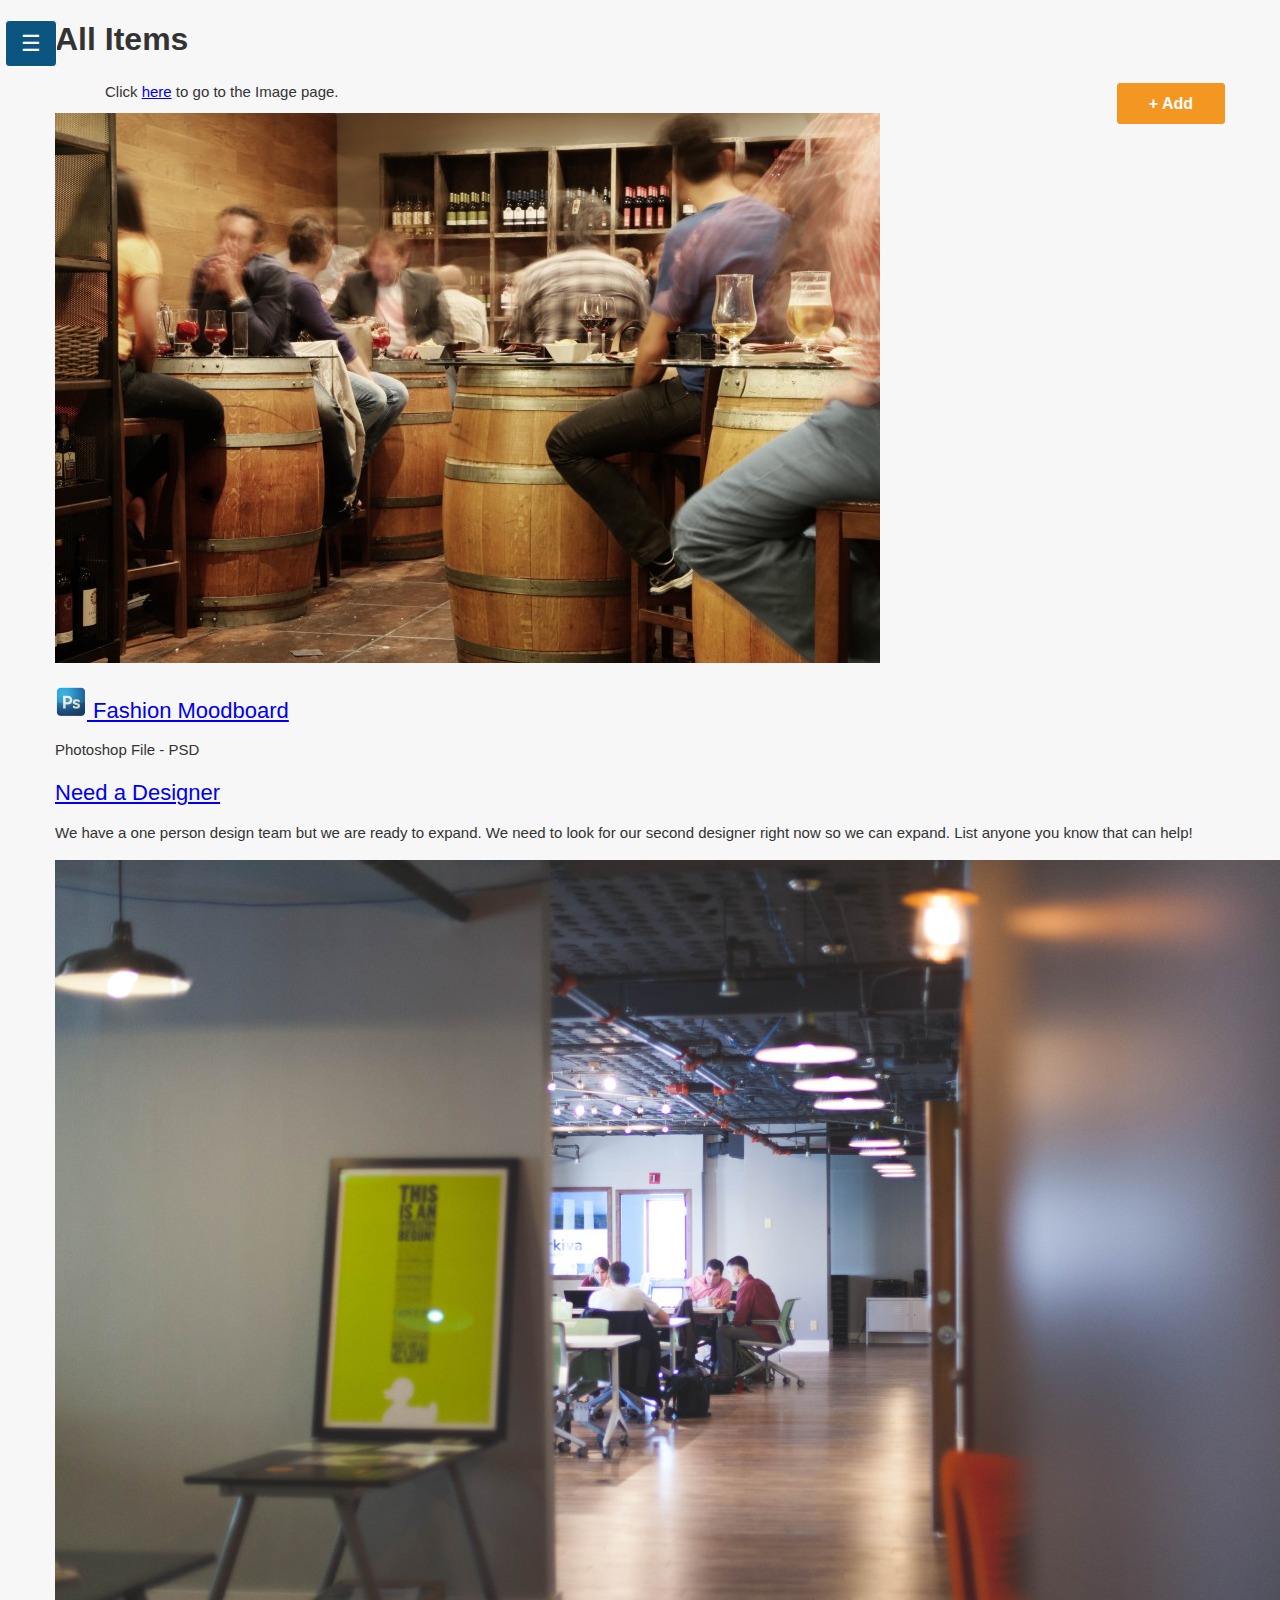
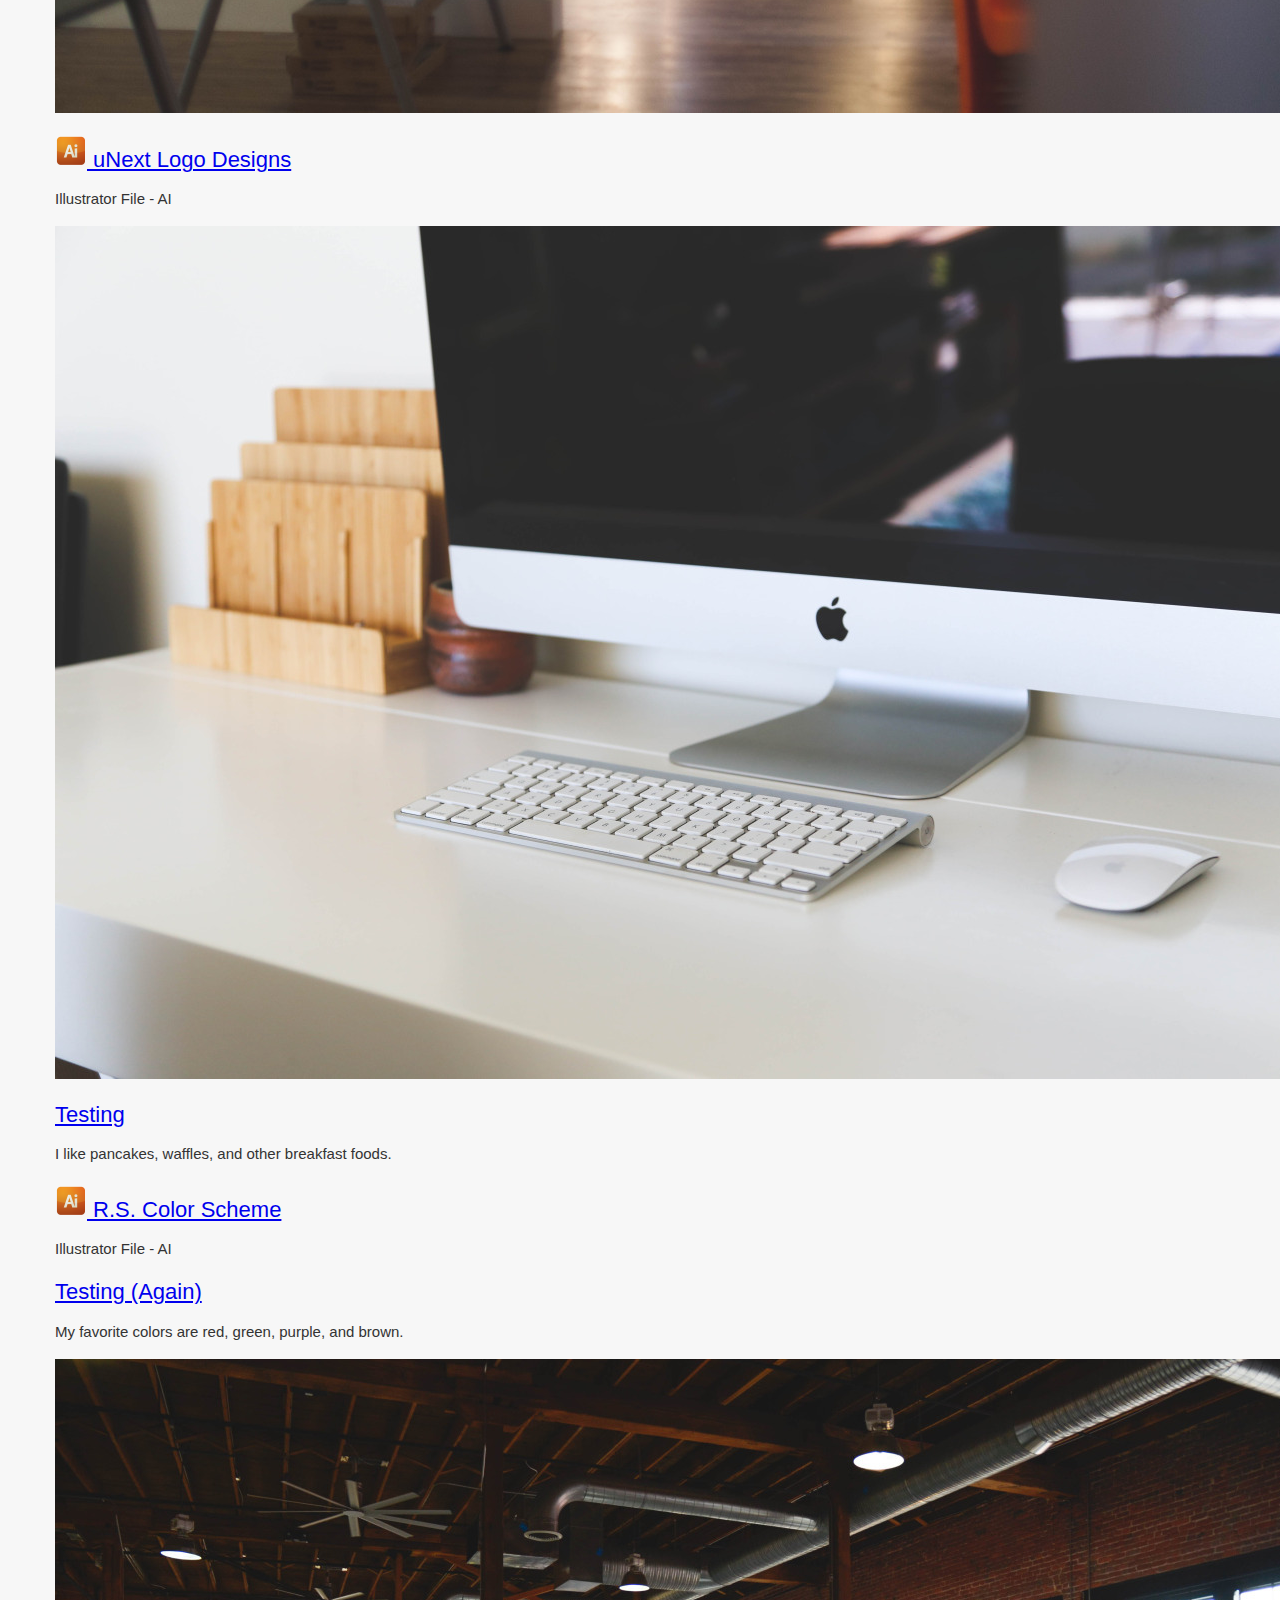
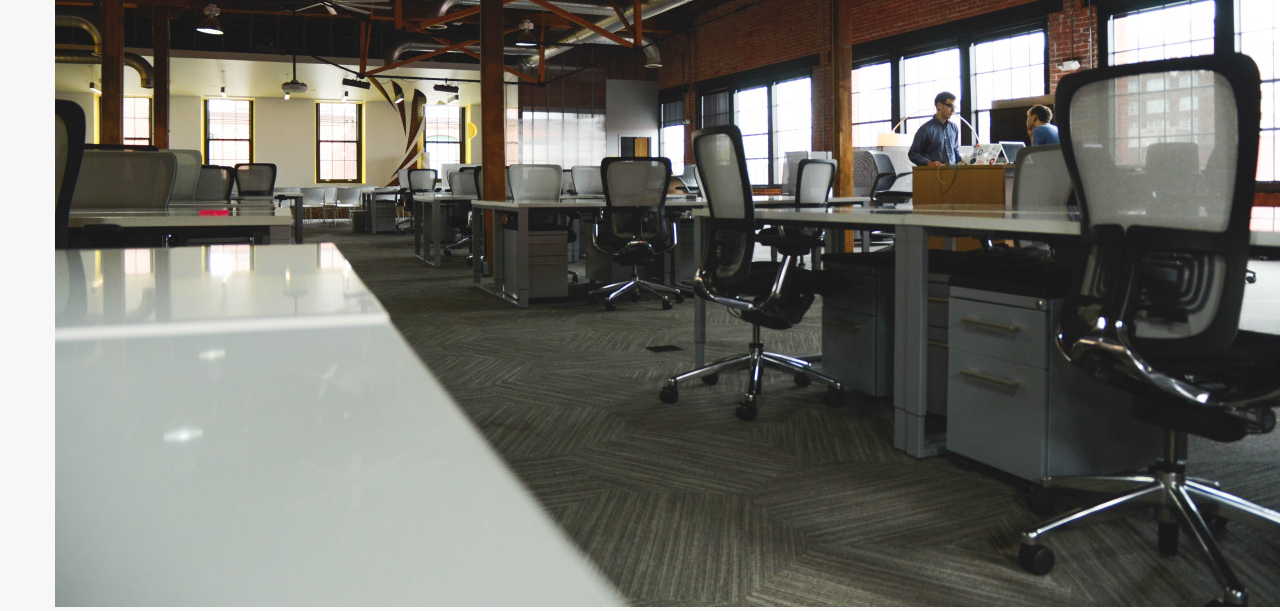
==== commit 7607e80f: "dashboard javascript completed" ====
--- a/dashboard.html
+++ b/dashboard.html
@@ -151,4 +151,4 @@
      });
    </script>
  </body>
- </html>+ </html>
--- a/css/dropit.css
+++ b/css/dropit.css
@@ -91,7 +91,7 @@
 text-align: center;
 padding-right: 20px;
 align-content: left;
-left: 20px;
+left: 25px;
 }
 
 
--- a/css/style.css
+++ b/css/style.css
@@ -446,6 +446,7 @@
     padding: 2em 0;
     text-align: left;
   }
+<<<<<<< HEAD
 
   footer .logo {
     margin: 0 auto;
@@ -460,6 +461,22 @@
   }
 }
 
+=======
+
+  footer .logo {
+    margin: 0 auto;
+    padding: 0 0 2em 5em;
+    position: absolute;
+  }
+}
+
+@media (min-width: 992px) {
+  footer .right-footer-block {
+    display: hidden;
+  }
+}
+
+>>>>>>> 5f31cc95727a0ba9fb865fe7c2161b764bc6714a
 
 @media (max-width: 992px) {
   footer .right-footer-block {
@@ -477,6 +494,7 @@
 /* DASHBOARD */
 .dashboard {
   background: #F7F7F7;
+<<<<<<< HEAD
 }
 
 body > main > section > div:nth-child(1) > div > p {
@@ -526,6 +544,49 @@
   z-index: 1000;
 }
 
+=======
+}
+.left-nav {
+  height: 100%;
+  position: absolute;
+  -webkit-transform: translate(-280px,0); /** Chrome & Safari **/
+  -moz-transform: translate(-280px,0); /** Firefox **/
+  -o-transform: translate(-280px,0); /** Opera **/
+  transform: translate(-280px,0);
+  -webkit-transition: all .3s ease-in-out;
+  -moz-transition: all .3s ease-in-out;
+  -o-transition: all .3s ease-in-out;
+  transition: all .3s ease-in-out;
+  width: 280px;
+}
+.left-nav.open {
+  display: block;
+  -webkit-transform: translate(0,0); /** Chrome & Safari **/
+  -moz-transform: translate(0,0); /** Firefox **/
+  -o-transform: translate(0,0); /** Opera **/
+  transform: translate(0,0);
+  -webkit-transition: all .3s ease-in-out;
+  -moz-transition: all .3s ease-in-out;
+  -o-transition: all .3s ease-in-out;
+  transition: all .3s ease-in-out;
+  width: 280px;
+  z-index: 100;
+}
+.hamburger {
+  background: #0C5580;
+  border: 1px white solid;
+  border-radius: 4px;
+  color: #FFF;
+  font-size: 22px;
+  left: 5px;
+  padding: 10px 15px;
+  position: absolute;
+  text-decoration: none;
+  top: 20px;
+  z-index: 1000;
+}
+
+>>>>>>> 5f31cc95727a0ba9fb865fe7c2161b764bc6714a
 @media (min-width:992px) {
   .left-nav {
     background: #0C5580;
@@ -644,22 +705,33 @@
   padding-top: 5px;
   width: 100%;
 }
+<<<<<<< HEAD
 
 .menu .menu--top {
   top: -140px;
   line-height: 150%;
-
+=======
+>>>>>>> 5f31cc95727a0ba9fb865fe7c2161b764bc6714a
+
+.menu .menu--top {
+  top: -140px;
 }
 
 .menu .dropit-open .dropit-submenu.menu--top::after {
   border-width: 8px 8px 0;
   top: 116px;
-
+<<<<<<< HEAD
+
+=======
+>>>>>>> 5f31cc95727a0ba9fb865fe7c2161b764bc6714a
 }
 
 #left-nav.open {
   background-color: #0C5580;
+<<<<<<< HEAD
   position: fixed;
+=======
+>>>>>>> 5f31cc95727a0ba9fb865fe7c2161b764bc6714a
 }
 
 #left-nav > div.items {
@@ -669,6 +741,7 @@
 #left-nav > div.settings {
   color: #FFF;
 }
+<<<<<<< HEAD
     
 .dropit .dropit-open .dropit-submenu li {
     display: block;
@@ -680,6 +753,8 @@
     padding-right: 10px;
     justify-content: center;
   }
+=======
+>>>>>>> 5f31cc95727a0ba9fb865fe7c2161b764bc6714a
 
 /* CONTENT */
 .content {
@@ -719,6 +794,7 @@
   overflow: hidden;
   position: relative;
 }
+<<<<<<< HEAD
 
 body > main > section > div:nth-child(2) .content-item h2 {
   line-height: 20px;
@@ -784,6 +860,8 @@
 body > main > section > div:nth-child(2) > div:nth-child(5) > div {
 
 }
+=======
+>>>>>>> 5f31cc95727a0ba9fb865fe7c2161b764bc6714a
 
 /*RS Color Scheme */
 body > main > section > div:nth-child(2) > div:nth-child(8) > div > p {
@@ -806,10 +884,13 @@
     margin: 0 2% 25px;
     width: 46%;
   }
+<<<<<<< HEAD
   body > main > section > div:nth-child(2) > div:nth-child(10) > div {
     height: : 100%;
     width: 100%;
   }
+=======
+>>>>>>> 5f31cc95727a0ba9fb865fe7c2161b764bc6714a
 }
 /* Tablets */
 @media (min-width:768px) {
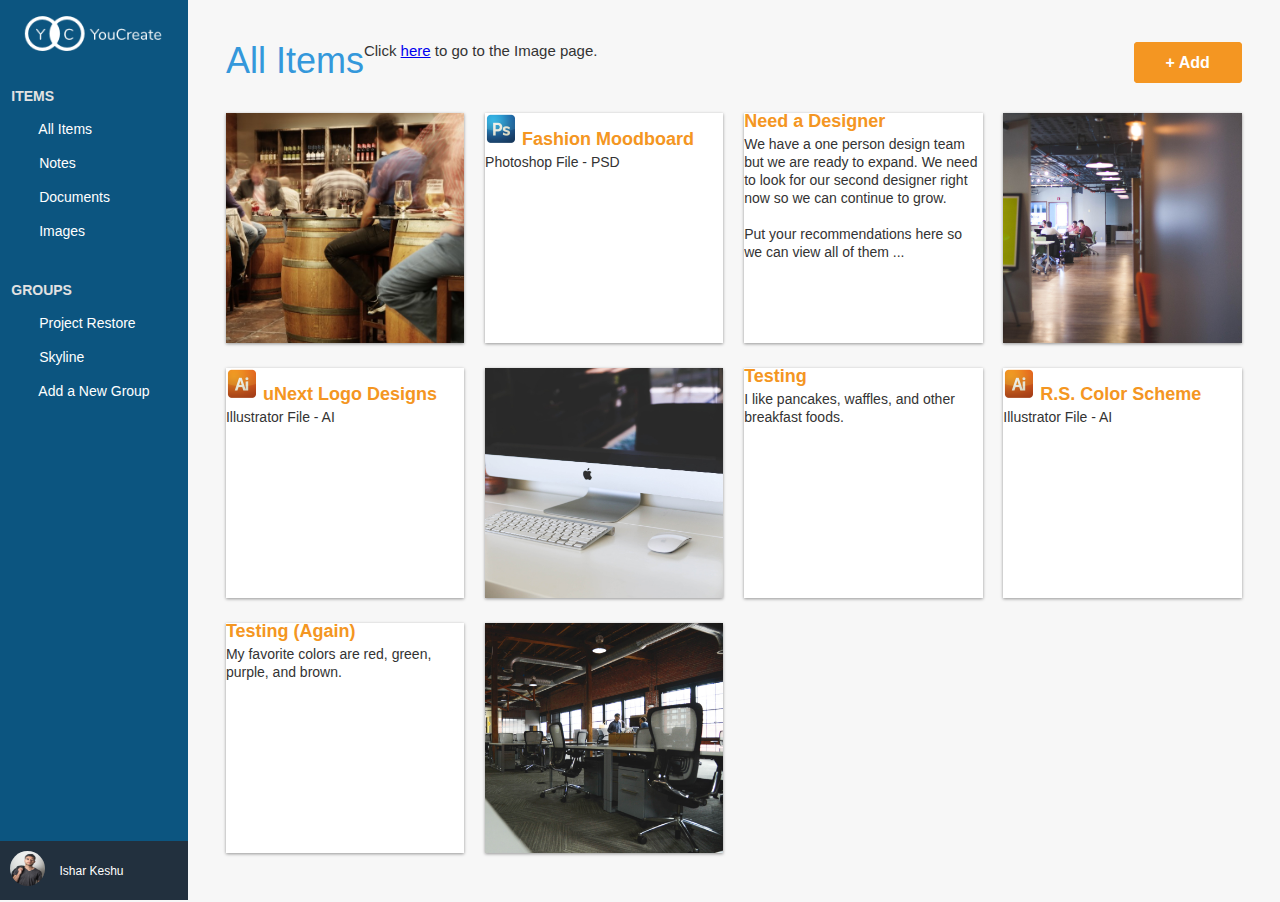
==== commit c81474d0: "dashboard update 1" ====
--- a/dashboard.html
+++ b/dashboard.html
@@ -93,8 +93,9 @@
          <div class="item-box">
             <h2><a href="#">Need a Designer</a></h2>
             <p>We have a one person design
-               team but we are ready to expand. We need to look for our second designer right now so we can expand. 
-               List anyone you know that can help!
+               team but we are ready to expand. We need to look for our second designer right now so we can continue to grow.
+               <br><br>
+               Put your recommendations here so we can view all of them ...
             </p>
          </div>
        </div>
@@ -151,4 +152,4 @@
      });
    </script>
  </body>
- </html>
+ </html>--- a/css/style.css
+++ b/css/style.css
@@ -446,7 +446,6 @@
     padding: 2em 0;
     text-align: left;
   }
-<<<<<<< HEAD
 
   footer .logo {
     margin: 0 auto;
@@ -461,22 +460,6 @@
   }
 }
 
-=======
-
-  footer .logo {
-    margin: 0 auto;
-    padding: 0 0 2em 5em;
-    position: absolute;
-  }
-}
-
-@media (min-width: 992px) {
-  footer .right-footer-block {
-    display: hidden;
-  }
-}
-
->>>>>>> 5f31cc95727a0ba9fb865fe7c2161b764bc6714a
 
 @media (max-width: 992px) {
   footer .right-footer-block {
@@ -494,16 +477,7 @@
 /* DASHBOARD */
 .dashboard {
   background: #F7F7F7;
-<<<<<<< HEAD
-}
-
-body > main > section > div:nth-child(1) > div > p {
-  padding-left: 50px;
- float: left;
- margin: auto;
- position: relative;
-}
-
+}
 .left-nav {
   height: 100%;
   position: absolute;
@@ -544,49 +518,6 @@
   z-index: 1000;
 }
 
-=======
-}
-.left-nav {
-  height: 100%;
-  position: absolute;
-  -webkit-transform: translate(-280px,0); /** Chrome & Safari **/
-  -moz-transform: translate(-280px,0); /** Firefox **/
-  -o-transform: translate(-280px,0); /** Opera **/
-  transform: translate(-280px,0);
-  -webkit-transition: all .3s ease-in-out;
-  -moz-transition: all .3s ease-in-out;
-  -o-transition: all .3s ease-in-out;
-  transition: all .3s ease-in-out;
-  width: 280px;
-}
-.left-nav.open {
-  display: block;
-  -webkit-transform: translate(0,0); /** Chrome & Safari **/
-  -moz-transform: translate(0,0); /** Firefox **/
-  -o-transform: translate(0,0); /** Opera **/
-  transform: translate(0,0);
-  -webkit-transition: all .3s ease-in-out;
-  -moz-transition: all .3s ease-in-out;
-  -o-transition: all .3s ease-in-out;
-  transition: all .3s ease-in-out;
-  width: 280px;
-  z-index: 100;
-}
-.hamburger {
-  background: #0C5580;
-  border: 1px white solid;
-  border-radius: 4px;
-  color: #FFF;
-  font-size: 22px;
-  left: 5px;
-  padding: 10px 15px;
-  position: absolute;
-  text-decoration: none;
-  top: 20px;
-  z-index: 1000;
-}
-
->>>>>>> 5f31cc95727a0ba9fb865fe7c2161b764bc6714a
 @media (min-width:992px) {
   .left-nav {
     background: #0C5580;
@@ -705,13 +636,6 @@
   padding-top: 5px;
   width: 100%;
 }
-<<<<<<< HEAD
-
-.menu .menu--top {
-  top: -140px;
-  line-height: 150%;
-=======
->>>>>>> 5f31cc95727a0ba9fb865fe7c2161b764bc6714a
 
 .menu .menu--top {
   top: -140px;
@@ -720,18 +644,10 @@
 .menu .dropit-open .dropit-submenu.menu--top::after {
   border-width: 8px 8px 0;
   top: 116px;
-<<<<<<< HEAD
-
-=======
->>>>>>> 5f31cc95727a0ba9fb865fe7c2161b764bc6714a
 }
 
 #left-nav.open {
   background-color: #0C5580;
-<<<<<<< HEAD
-  position: fixed;
-=======
->>>>>>> 5f31cc95727a0ba9fb865fe7c2161b764bc6714a
 }
 
 #left-nav > div.items {
@@ -741,20 +657,6 @@
 #left-nav > div.settings {
   color: #FFF;
 }
-<<<<<<< HEAD
-    
-.dropit .dropit-open .dropit-submenu li {
-    display: block;
-    margin-bottom: 20px;
-    margin-left: 10px;
-    text-align: left;
-    margin: 0 auto;
-    line-height: 150%;
-    padding-right: 10px;
-    justify-content: center;
-  }
-=======
->>>>>>> 5f31cc95727a0ba9fb865fe7c2161b764bc6714a
 
 /* CONTENT */
 .content {
@@ -794,80 +696,7 @@
   overflow: hidden;
   position: relative;
 }
-<<<<<<< HEAD
-
-body > main > section > div:nth-child(2) .content-item h2 {
-  line-height: 20px;
-  padding-top: 10px;
-  text-align: center;
-}
-
-body > main > section > div:nth-child(2) .content-item p {
-  text-align: left;
-}
-
-/* uNext */
-body > main > section > div:nth-child(2) > div:nth-child(5) > div > p {
-  padding-left: 15%;
-}
-
-body > main > section > div:nth-child(2) > div:nth-child(5) > div > h2 > img {
-
-}
-
-/* Fashion Moodboard */
-body > main > section > div:nth-child(2) > div:nth-child(2) > div > p {
-  padding-left: 15%;
-}
-
-/* Testing */
-
-body > main > section > div:nth-child(2) > div:nth-child(7) > div > h2 {
- text-align: center;
-}
-
-body > main > section > div:nth-child(2) > div:nth-child(7) > div > p {
-  padding-left: 15%;
-  padding-right: 10%;
-}
-
-/*Designer */
-body > main > section > div:nth-child(2) > div:nth-child(3) > div {
-  padding-left: 15%;
-}
-
-body > main > section > div:nth-child(2) > div:nth-child(3) > div> h2 {
- text-align: center;
- padding-right: 30px;
-}
-
-body > main > section > div:nth-child(2) > div:nth-child(3) > div  p {
-  padding-right: 10%;
-  padding-bottom: 30%;
-}
-
-/* Testing (Again) */
-body > main > section > div:nth-child(2) > div:nth-child(9) > div {
- text-align: center;
-}
-
-body > main > section > div:nth-child(2) > div:nth-child(9) > div > p {
-  padding-left: 15%;
-  padding-right: 10%;
-}
-
-/* uNext */
-body > main > section > div:nth-child(2) > div:nth-child(5) > div {
-
-}
-=======
->>>>>>> 5f31cc95727a0ba9fb865fe7c2161b764bc6714a
-
-/*RS Color Scheme */
-body > main > section > div:nth-child(2) > div:nth-child(8) > div > p {
-   padding-left: 15%;
-  padding-right: 10%;
-}
+
 /* MEDIA QUERIES */
 
 /* Larger Mobile Devices */
@@ -884,13 +713,6 @@
     margin: 0 2% 25px;
     width: 46%;
   }
-<<<<<<< HEAD
-  body > main > section > div:nth-child(2) > div:nth-child(10) > div {
-    height: : 100%;
-    width: 100%;
-  }
-=======
->>>>>>> 5f31cc95727a0ba9fb865fe7c2161b764bc6714a
 }
 /* Tablets */
 @media (min-width:768px) {
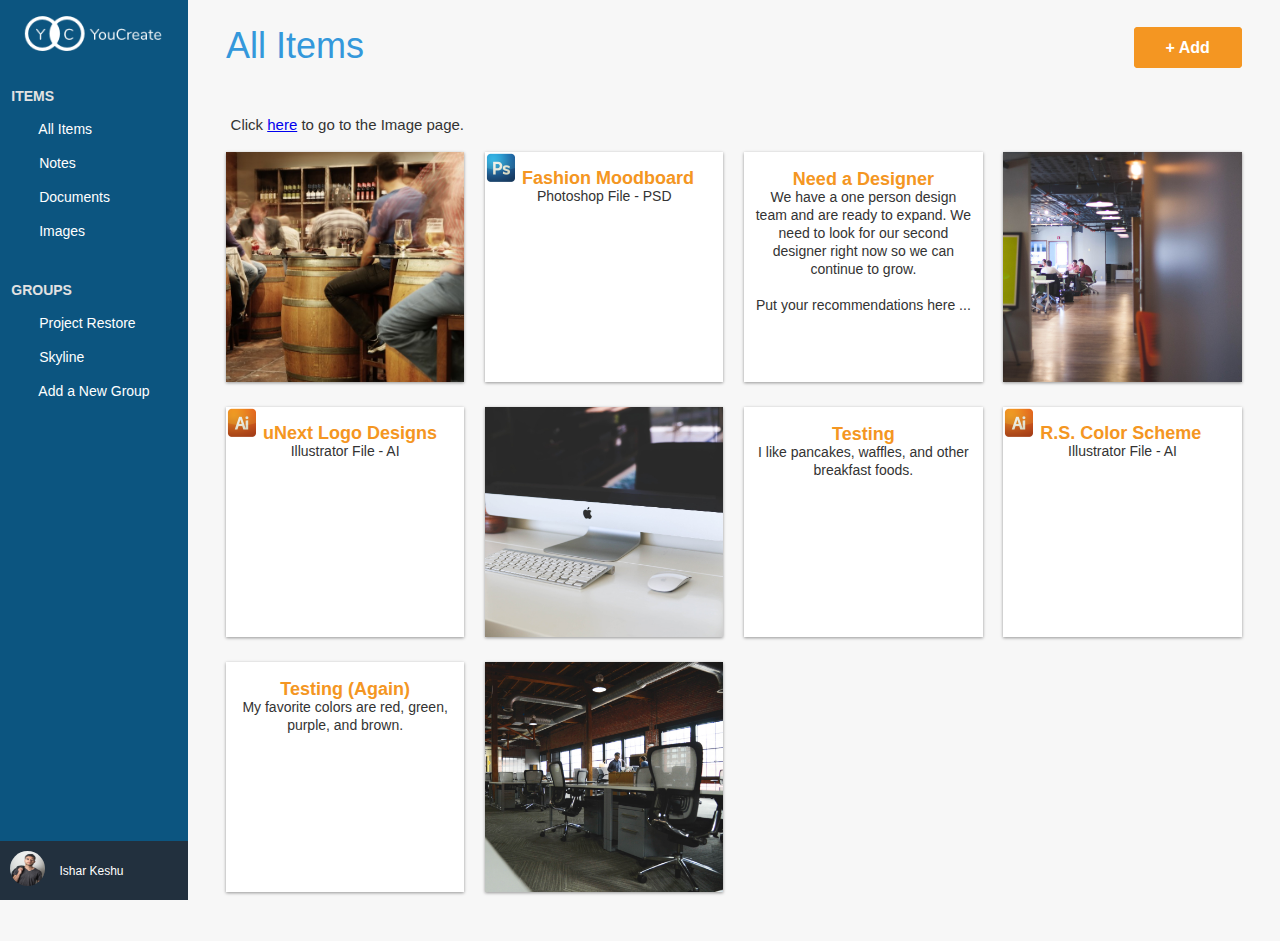
==== commit 914793b7: "Final Push, Deploying YouCreate" ====
--- a/dashboard.html
+++ b/dashboard.html
@@ -73,9 +73,10 @@
               </ul>
             </li>
           </ul>
-         <p> Click <a href="imagerow.html">here</a> to go to the Image page. </p>
+        
        </div>
      </div>
+      <p class="imrow"> Click <a href="imagerow.html">here</a> to go to the Image page. </p>
 
      <div class="container">
        <div class="content-item">
@@ -93,9 +94,8 @@
          <div class="item-box">
             <h2><a href="#">Need a Designer</a></h2>
             <p>We have a one person design
-               team but we are ready to expand. We need to look for our second designer right now so we can continue to grow.
-               <br><br>
-               Put your recommendations here so we can view all of them ...
+               team and are ready to expand. We need to look for our second designer right now so we can continue to grow.<br><br>
+               Put your recommendations here ...
             </p>
          </div>
        </div>
--- a/css/style.css
+++ b/css/style.css
@@ -232,6 +232,10 @@
   width: 90%;
 }
 
+body > main > section.features > p {
+  vertical-align: middle;
+  text-align: center;
+}
 
 
 .feature-container {
@@ -244,6 +248,7 @@
   display: flex;
   flex: 1;
   justify-content: space-around;
+  vertical-align: middle;
 }
 
 .features h2 {
@@ -257,7 +262,6 @@
 
 .pricing {
   background: url('../images/background.png') top center no-repeat, linear-gradient(206deg, #5F81A3 0%, #34495E 94%);
-  background: url('../images/background.png') top center no-repeat;
   background-size: cover;
   padding: 4em 0;
   text-align: center;
@@ -394,6 +398,13 @@
     margin-left: auto;
     margin-right: auto;
   }
+
+  body > main > section.features > p {
+  vertical-align: middle;
+  text-align: center;
+  padding-left: 55px;
+}
+
 }
 .cta p {
   padding-bottom: 20px;
@@ -468,6 +479,13 @@
 }
 
 /* Dashboard */
+body > main > section > div:nth-child(1) > div > ul > li > ul {
+  top:19px;
+}
+
+body > main > section > div:nth-child(1) > div > ul > li > ul > li > a {
+  margin: 0 auto;
+}
 
 .favicon {
   height: 32px;
@@ -480,7 +498,7 @@
 }
 .left-nav {
   height: 100%;
-  position: absolute;
+  position: fixed;
   -webkit-transform: translate(-280px,0); /** Chrome & Safari **/
   -moz-transform: translate(-280px,0); /** Firefox **/
   -o-transform: translate(-280px,0); /** Opera **/
@@ -560,8 +578,36 @@
   width: 100%;
 }
 
-
-
+.dropit .dropit-open .dropit-submenu{
+  height: 100px;
+}
+body > main > section > div:nth-child(1) > div > ul > li > ul > li a {
+  margin: auto 0;
+}
+
+.dropit .dropit-open .dropit-submenu li {
+    display: block;
+    margin-left: -12px;
+    line-height: 31px;
+    margin: 5px auto auto auto;
+}
+
+.dropit .dropit-submenu {
+    position: absolute;
+    top: 100%;
+    right: 0;
+    z-index: 1000;
+    display: none;
+    min-width: 100px;
+    list-style: none;
+    margin: 20px 0 0;
+    padding: -2px;
+    height: 100px;
+}
+
+.dropit .dropit-open .dropit-submenu li:first-child {
+    margin: auto;
+  }
 .left-nav .items {
   padding: 0 6%;
 }
@@ -622,7 +668,7 @@
 }
 .left-nav .settings a {
   color: #FFF;
-  float: right;
+
   margin-right: 10px;
   margin-top: 8px;
   text-align: right;
@@ -638,12 +684,42 @@
 }
 
 .menu .menu--top {
-  top: -140px;
-}
+  top: -200px;
+}
+
+
 
 .menu .dropit-open .dropit-submenu.menu--top::after {
-  border-width: 8px 8px 0;
-  top: 116px;
+ content: " ";
+    position: absolute;
+    border-style: solid;
+    border-width: 0 8px 8px;
+    border-color: #FFFFFF transparent;
+    display: block;
+    width: 0;
+    z-index: 1;
+    top: 140px;
+    right: 8px;
+    -webkit-transform: rotate(180deg);
+    -moz-transform: rotate(180deg);
+    -o-transform: rotate(180deg);
+    -ms-transform: rotate(180deg);
+    transform: rotate(180deg);
+}
+
+ #left-nav > div.settings > ul > li > ul {
+  height: 100px;
+  top: -170px;
+}
+
+#left-nav > div.settings > ul > li {
+top: 8px;
+
+}
+
+#left-nav > div.settings > ul > li > ul > li {
+  margin: auto 0;
+  line-height: 25px;
 }
 
 #left-nav.open {
@@ -659,6 +735,10 @@
 }
 
 /* CONTENT */
+
+body > main > section > p {
+  padding-left: 2em;
+}
 .content {
   float: right;
   padding: 6em 1% 1.5em;
@@ -697,6 +777,31 @@
   position: relative;
 }
 
+
+
+body > main > section > div > div > div  p {
+  text-align: center;
+}
+
+
+body > main > section > div:nth-child(3) > div:nth-child(3) > div > h2 {
+  padding-top: 19px;
+  text-align: center;
+}
+
+
+
+body > main > section > div:nth-child(3) > div:nth-child(7) > div > h2 {
+  padding-top: 19px;
+  text-align: center;
+}
+
+
+body > main > section > div:nth-child(3) > div:nth-child(9) > div > h2 {
+  padding-top: 19px;
+  text-align: center;
+}
+
 /* MEDIA QUERIES */
 
 /* Larger Mobile Devices */
@@ -776,12 +881,19 @@
   font-weight: 24px;
   text-decoration: none;
 }
+body > main > section > p {
+  position: relative;
+}
 
 .item-box p {
   color: #333;
   font-size: 14px;
   line-height: 18px;
   margin: 5px 0 0;
+  margin-left: 10px;
+  margin-right: 10px;
+  margin-top: 0px;
+
 }
 
 /* ADD */
